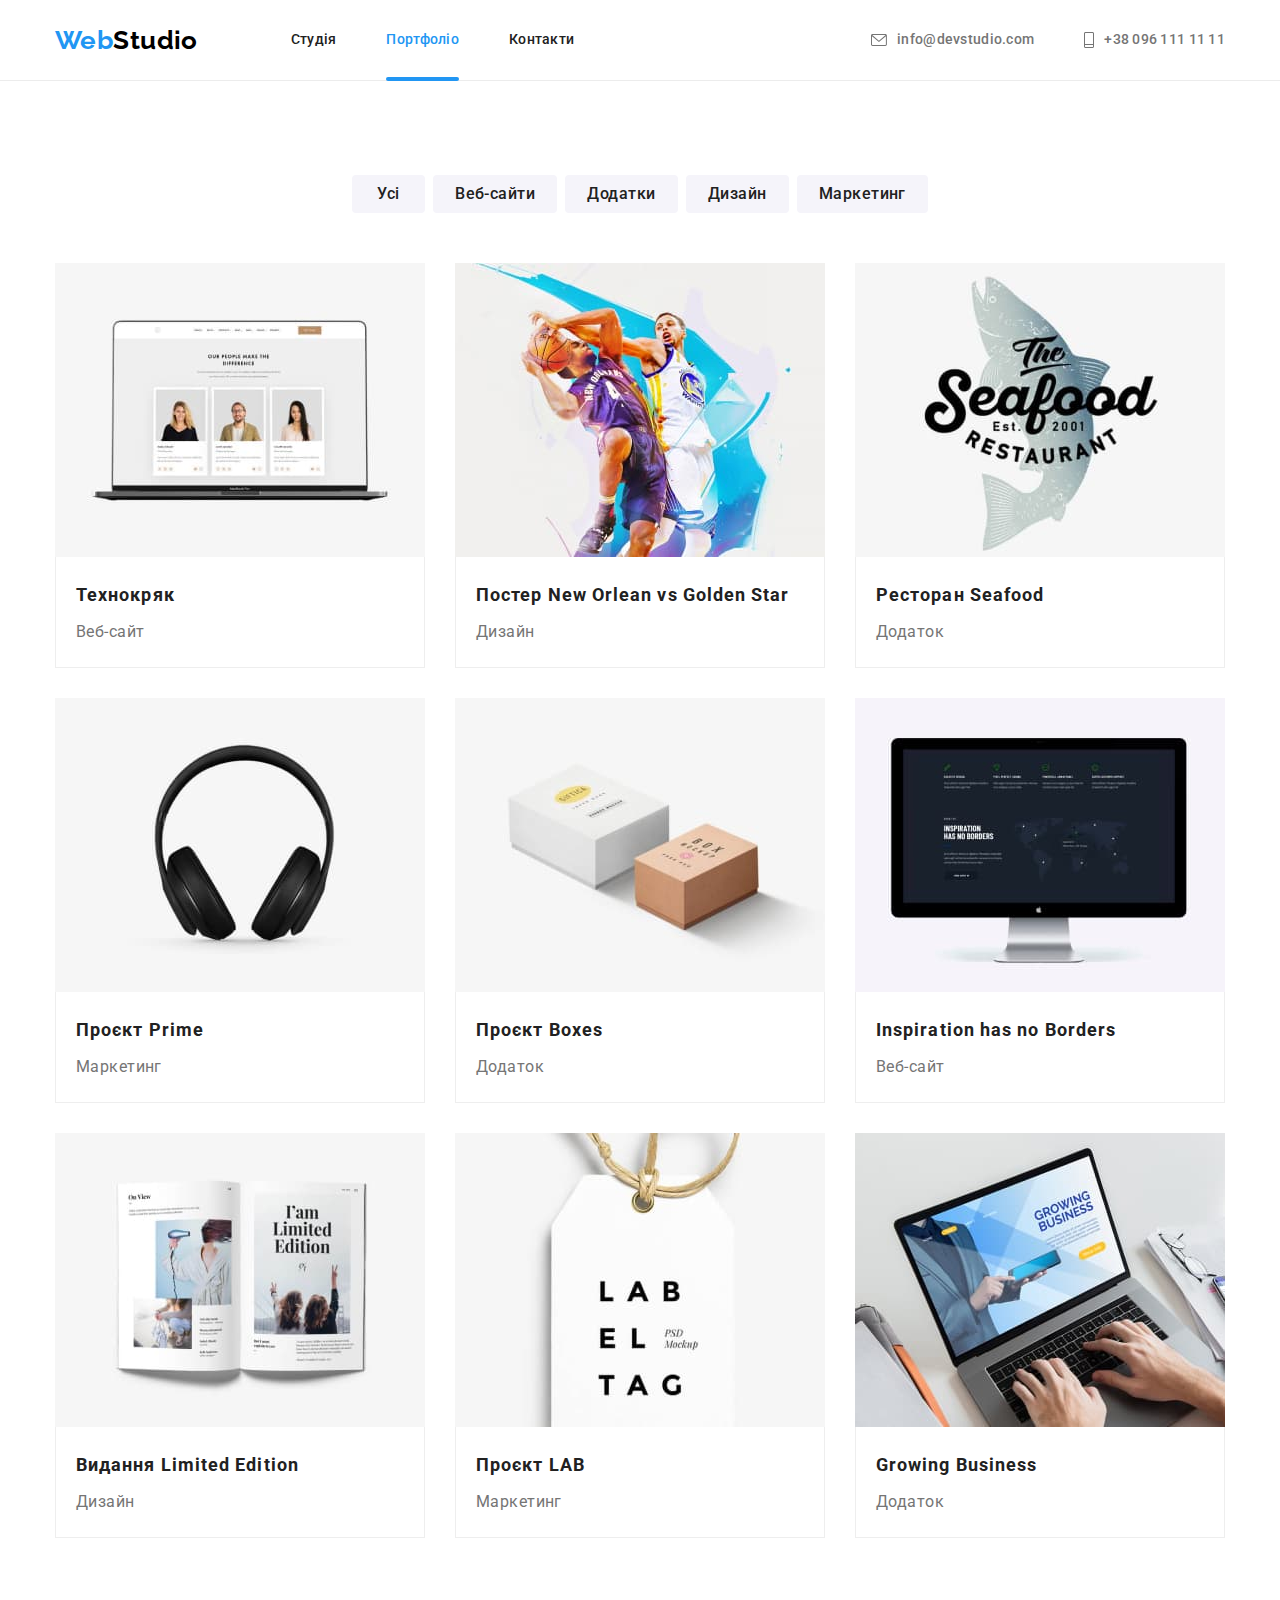
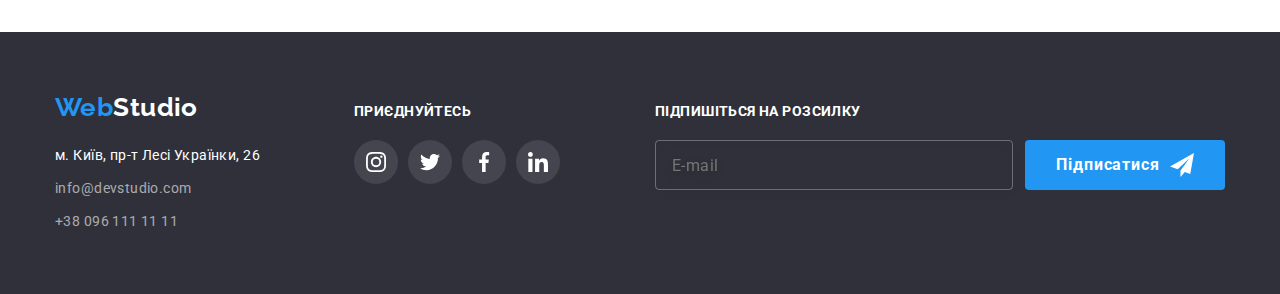
==== portfolio.html @ 2dd7eaee "Клоновано репрозіторій з ДЗ №7" ====
<!DOCTYPE html>
<html lang="uk">
<head>
    <meta charset="UTF-8">
    <meta http-equiv="X-UA-Compatible" content="IE=edge">
    <meta name="viewport" content="width=device-width, initial-scale=1.0">
    <title>Портфоліо</title>
    <link rel="stylesheet" href="./css/main.min.css">
</head>
<body>
    <header class="header">
        <div class="header__container container">
            <nav class="header__nav">
                <div class="nav__container">
                    <a class="header__logo" href="./index.html">Web<span class="header__logo-accent">Studio</span></a>
                    <nav class="nav">
                        <ul class="nav__links list">
                            <li class="item"><a href="./index.html" class="link">Студія</a></li>
                            <li class="item"><a href="./portfolio.html" class="link current">Портфоліо</a></li>
                            <li class="item"><a href="" class="link">Контакти</a></li>
                        </ul>
                    </nav>
                </div>
            </nav>
            <div class="header__cont">
                <a class="cont__link cont__item" href="mailto:info@devstudio.com">
                    <svg class="cont__icon" width="16" height="12">
                        <use href="./images/symbol-defs.svg#contact-mail"></use>
                    </svg>info@devstudio.com
                </a>
                <a class="cont__link" href="tel:+380961111111">
                    <svg class="cont__icon" width="10" height="16">
                        <use href="./images/symbol-defs.svg#contact-phone"></use>
                    </svg>+38 096 111 11 11
                </a>
            </div>
        </div>
    </header>
    <main>
        <section class="section portfolio">
            <div class="container">
                <!-- <h1 class="">Заголовок порфоліо</h1> -->
                <ul class="list portfolio-btn-cont">
                    <li class="portfolio-nav">
                        <button  class="btn-gray" type="button">Усі</button>
                    </li>
                    <li class="portfolio-nav">
                        <button  class="btn-gray" type="button">Веб-сайти</button>
                    </li>
                    <li class="portfolio-nav">
                        <button  class="btn-gray" type="button">Додатки</button>
                    </li>
                    <li class="portfolio-nav">
                        <button  class="btn-gray" type="button">Дизайн</button>
                    </li>
                    <li class="portfolio-nav">
                        <button  class="btn-gray" type="button">Маркетинг</button>
                    </li>
                </ul>
                <ul class="list portfolio-section">
                    <li class="portfolio-list">
                        <div class="portfolio-ovelay">
                            <img class="img" src="./images/portfolio/portfolio1.jpg" alt="portfolio1" width="370">
                            <p class="portfolio-ovelay-text">Ресурс пропонує комплексні пропозиції з різним рівнем функціоналу та сервісів. Все це дозволить відвідувачу отримати вичерпні відомості про компанію чи приватну особу.</p>
                        </div>
                        <div class="portfolio-dsr">
                            <h2 class="portfolio-list-title">Технокряк</h2>
                            <p class="portfolio-list-text">Веб-сайт</p>
                        </div>
                    </li>
                    <li  class="portfolio-list">
                        <div class="portfolio-ovelay">
                            <img class="img" src="./images/portfolio/portfolio2.jpg" alt="portfolio2" width="370">
                            <p class="portfolio-ovelay-text">Ресурс пропонує комплексні пропозиції з різним рівнем функціоналу та сервісів. Все це дозволить відвідувачу отримати вичерпні відомості про компанію чи приватну особу.</p>
                        </div>
                        <div class="portfolio-dsr">
                            <h2 class="portfolio-list-title">Постер New Orlean vs Golden Star</h2>
                            <p class="portfolio-list-text">Дизайн</p>
                        </div>
                    </li>
                    <li  class="portfolio-list">
                        <div class="portfolio-ovelay">
                            <img class="img" src="./images/portfolio/portfolio3.jpg" alt="portfolio3" width="370">
                            <p class="portfolio-ovelay-text">Ресурс пропонує комплексні пропозиції з різним рівнем функціоналу та сервісів. Все це дозволить відвідувачу отримати вичерпні відомості про компанію чи приватну особу.</p>
                        </div>
                        <div class="portfolio-dsr">
                            <h2 class="portfolio-list-title">Ресторан Seafood</h2>
                            <p class="portfolio-list-text">Додаток</p>
                        </div>
                    </li>
                    <li  class="portfolio-list">
                        <div class="portfolio-ovelay">
                            <img class="img" src="./images/portfolio/portfolio4.jpg" alt="portfolio4" width="370">
                            <p class="portfolio-ovelay-text">Ресурс пропонує комплексні пропозиції з різним рівнем функціоналу та сервісів. Все це дозволить відвідувачу отримати вичерпні відомості про компанію чи приватну особу.</p>
                        </div>
                        <div class="portfolio-dsr">
                            <h2 class="portfolio-list-title">Проєкт Prime</h2>
                            <p class="portfolio-list-text">Маркетинг</p>
                        </div>
                    </li>
                    <li  class="portfolio-list">
                        <div class="portfolio-ovelay">
                            <img class="img" src="./images/portfolio/portfolio5.jpg" alt="portfolio5" width="370">
                            <p class="portfolio-ovelay-text">Ресурс пропонує комплексні пропозиції з різним рівнем функціоналу та сервісів. Все це дозволить відвідувачу отримати вичерпні відомості про компанію чи приватну особу.</p>
                        </div>
                        <div class="portfolio-dsr">
                            <h2 class="portfolio-list-title">Проєкт Boxes</h2>
                            <p class="portfolio-list-text">Додаток</p>
                        </div>
                    </li>
                    <li  class="portfolio-list">
                        <div class="portfolio-ovelay">
                            <img class="img" src="./images/portfolio/portfolio6.jpg" alt="portfolio6" width="370">
                            <p class="portfolio-ovelay-text">Ресурс пропонує комплексні пропозиції з різним рівнем функціоналу та сервісів. Все це дозволить відвідувачу отримати вичерпні відомості про компанію чи приватну особу.</p>
                        </div>
                        <div class="portfolio-dsr">
                            <h2 class="portfolio-list-title">Inspiration has no Borders</h2>
                            <p class="portfolio-list-text">Веб-сайт</p>
                        </div>
                    </li>
                    <li  class="portfolio-list">
                        <div class="portfolio-ovelay">
                            <img class="img" src="./images/portfolio/portfolio7.jpg" alt="portfolio7" width="370">
                            <p class="portfolio-ovelay-text">Ресурс пропонує комплексні пропозиції з різним рівнем функціоналу та сервісів. Все це дозволить відвідувачу отримати вичерпні відомості про компанію чи приватну особу.</p>
                        </div>
                        <div class="portfolio-dsr">
                            <h2 class="portfolio-list-title">Видання Limited Edition</h2>
                            <p class="portfolio-list-text">Дизайн</p>
                        </div>
                    </li>
                    <li  class="portfolio-list">
                        <div class="portfolio-ovelay">
                            <img class="img" src="./images/portfolio/portfolio8.jpg" alt="portfolio8" width="370">
                            <p class="portfolio-ovelay-text">Ресурс пропонує комплексні пропозиції з різним рівнем функціоналу та сервісів. Все це дозволить відвідувачу отримати вичерпні відомості про компанію чи приватну особу.</p>
                        </div>
                        <div class="portfolio-dsr">
                            <h2 class="portfolio-list-title">Проєкт LAB</h2>
                            <p class="portfolio-list-text">Маркетинг</p>
                        </div>
                    </li>
                    <li  class="portfolio-list">
                        <div class="portfolio-ovelay">
                            <img class="img" src="./images/portfolio/portfolio9.jpg" alt="portfolio9" width="370">
                            <p class="portfolio-ovelay-text">Ресурс пропонує комплексні пропозиції з різним рівнем функціоналу та сервісів. Все це дозволить відвідувачу отримати вичерпні відомості про компанію чи приватну особу.</p>
                        </div>
                        <div class="portfolio-dsr">
                            <h2 class="portfolio-list-title">Growing Business</h2>
                            <p class="portfolio-list-text">Додаток</p>
                        </div>
                    </li>
                </ul>
            </div>
        </section>
    </main>
    <footer class="head-footer">
        <div class="container footer">
            <div>
                <a class="logo-footer" href="./index.html">Web<span class="logo-accent-footer">Studio</span></a>
                <ul class="list">
                    <li class="footer-adress-cont">
                        <a class="footer-adress" href="https://goo.gl/maps/aK3BdBVCncxGQwm48" target="_blank" rel="noopener noreferrer">м. Київ, пр-т Лесі Українки, 26</a>
                    </li>
                    <li class="footer-contact-cont">
                        <a class="footer-contact" href="mailto:info@devstudio.com">info@devstudio.com</a>
                    </li>
                    <li class="footer-contact-cont">
                        <a class="footer-contact" href="tel:+380961111111">+38 096 111 11 11</a>
                    </li>
                </ul>
            </div>
            <div class="connect">
                <h3 class="title-connect">ПРИЄДНУЙТЕСЬ</h3>
                <ul class="list connect-logo">
                    <li class="sn-button">
                        <a class="sn-link" href="./" aria-label="instagram" target="_blank" rel="noffolow">
                            <svg class="sn-logo" width="20" height="20">
                                <use href="./images/symbol-defs.svg#sn-instagram" target="_blank" rel="noffolow"></use>
                            </svg>
                        </a>
                    </li>
                    <li class="sn-button">
                        <a class="sn-link" href="./" aria-label="twitter" target="_blank" rel="noffolow">
                            <svg class="sn-logo" width="20" height="20">
                                <use href="./images/symbol-defs.svg#sn-twitter" target="_blank" rel="noffolow"></use>
                            </svg>
                        </a>
                    </li>
                    <li class="sn-button">
                        <a class="sn-link" href="./" aria-label="facebook" target="_blank" rel="noffolow">
                            <svg class="sn-logo" width="20" height="20">
                                <use href="./images/symbol-defs.svg#sn-facebook" target="_blank" rel="noffolow"></use>
                            </svg>
                        </a>
                    </li>
                    <li class="sn-button">
                        <a class="sn-link" href="./" aria-label="linkedin" target="_blank" rel="noffolow">
                            <svg class="sn-logo" width="20" height="20">
                                <use href="./images/symbol-defs.svg#sn-linkedin" target="_blank" rel="noffolow"></use>
                            </svg>
                        </a>
                    </li>
                </ul>
            </div>

            <!-- ДЗ 6 -->
            <!-- Форма підписки на розсилку -->
            <form class="footer-subscribe">
                <div class="footer-subscribe-conrainer">
                    <div class="footer-subscribe-label">
                        <label class="title-subscribe" for="email">Підпишіться на розсилку</label>
                        <input class="imput-email" name="email" type="email" id="email" placeholder="E-mail">
                    </div>
                    <button type="submit" class="footer-btn">Підписатися
                        <svg class="footer-send" width="24" height="24">
                            <use href="./images/sptite3.svg#footer-send"></use>
                        </svg>
                    </button>
                </div>
            </form>
            <!-- Кінець форми підписки на розсилку -->
            <!-- ДЗ 6 -->

        </div>
    </footer>
</body>
</html>
---- css/main.min.css ----
@import"https://fonts.googleapis.com/css2?family=Raleway:wght@700&family=Roboto:wght@400;500;700;900&display=swap";/*! modern-normalize v1.1.0 | MIT License | https://github.com/sindresorhus/modern-normalize */*,::before,::after{box-sizing:border-box}html{-moz-tab-size:4;-o-tab-size:4;tab-size:4}html{line-height:1.15;-webkit-text-size-adjust:100%}body{margin:0}body{font-family:system-ui,-apple-system,"Segoe UI",Roboto,Helvetica,Arial,sans-serif,"Apple Color Emoji","Segoe UI Emoji"}hr{height:0;color:inherit}abbr[title]{-webkit-text-decoration:underline dotted;text-decoration:underline dotted}b,strong{font-weight:bolder}code,kbd,samp,pre{font-family:ui-monospace,SFMono-Regular,Consolas,"Liberation Mono",Menlo,monospace;font-size:1em}small{font-size:80%}sub,sup{font-size:75%;line-height:0;position:relative;vertical-align:baseline}sub{bottom:-0.25em}sup{top:-0.5em}table{text-indent:0;border-color:inherit}button,input,optgroup,select,textarea{font-family:inherit;font-size:100%;line-height:1.15;margin:0}button,select{text-transform:none}button,[type=button],[type=reset],[type=submit]{-webkit-appearance:button}::-moz-focus-inner{border-style:none;padding:0}:-moz-focusring{outline:1px dotted ButtonText}:-moz-ui-invalid{box-shadow:none}legend{padding:0}progress{vertical-align:baseline}::-webkit-inner-spin-button,::-webkit-outer-spin-button{height:auto}[type=search]{-webkit-appearance:textfield;outline-offset:-2px}::-webkit-search-decoration{-webkit-appearance:none}::-webkit-file-upload-button{-webkit-appearance:button;font:inherit}summary{display:list-item}html{box-sizing:border-box}*,*::before,*::after{box-sizing:inherit}h1,h2,h3,h4,h5,h6,p,ul{margin:0;padding:0}img{display:block}body{background-color:var(--primary-bgr-color);font-family:"Roboto",sans-serif;font-weight:400;font-size:14px;line-height:1.71;letter-spacing:.03em;color:var(--primary-text-colour)}.list{list-style:none;padding:0;margin:0}:root{--primary-text-colour: #757575;--title-text-colour: #212121;--logo-text-color: #000000;--accent-text-color: #2196F3;--hero-text-color: #FFFFFF;--primary-bgr-color: #ffffff;--secondary-bgr-color: #F5F4FA;--footer-brt-color: #2F303A}.section{padding:94px 0}.container{width:1200px;padding-left:15px;padding-right:15px;margin:0 auto}.section-title{font-weight:700;font-size:36px;line-height:1.17;color:var(--title-text-colour);text-align:center;margin-bottom:50px}.header{border-bottom:1px solid #ececec}.header__container{display:flex;justify-content:space-between}.header__nav{display:flex;align-items:center;justify-content:space-between}.nav__container{display:flex;align-items:center}.header__logo{text-decoration:none;font-family:"Raleway";font-weight:700;font-size:26px;line-height:1.19;color:var(--accent-text-color);margin-right:93px}.header__logo-accent{color:var(--logo-text-color)}.header__cont{display:flex;align-items:center}.nav__links{display:flex}.nav__links .item:not(:last-child){margin-right:50px}.nav .link{display:block;padding-top:32px;padding-bottom:32px;text-decoration:none;color:var(--title-text-colour);font-weight:500;font-size:14px;line-height:1.14;letter-spacing:.02em;transition:color 250ms cubic-bezier(0.4, 0, 0.2, 1)}.nav .link:focus,.nav .link:hover{color:var(--accent-text-color)}.nav .current{color:var(--accent-text-color);position:relative}.nav .current::after{content:"";position:absolute;left:0;bottom:0;display:block;width:100%;height:4px;background-color:var(--accent-text-color);border-radius:2px;bottom:-1px}.cont__link{display:flex;align-items:center;text-decoration:none;color:var(--primary-text-colour);font-weight:500;font-size:14px;line-height:1.14;letter-spacing:.02em;transition:color 250ms cubic-bezier(0.4, 0, 0.2, 1)}.cont__link:focus,.cont__link:hover{color:var(--accent-text-color)}.header__cont .cont__link:not(:last-child){margin-right:50px}.cont__icon{margin-right:10px;fill:currentColor}.hero{background-color:var(--footer-brt-color);padding:200px 0}.hero__overlay{max-width:1600px;height:600px;margin-left:auto;margin-right:auto;background-image:linear-gradient(to right, rgba(47, 48, 58, 0.4), rgba(47, 48, 58, 0.4)),url(../images/hero-img.jpg);background-repeat:no-repeat;background-position:center;background-size:cover}.hero__title{font-weight:900;font-size:44px;line-height:1.36;text-align:center;letter-spacing:.06em;text-transform:uppercase;color:var(--hero-text-color);margin-bottom:30px}.hero__btn{display:flex;justify-content:center}.btn__item{display:inline-block;border-radius:4px;padding:10px 32px;min-width:216px;color:var(--hero-text-color);background-color:var(--accent-text-color);box-shadow:0px 4px 4px rgba(0,0,0,.15);border:rgba(0,0,0,0);font-weight:700;font-size:16px;line-height:1.88;letter-spacing:.06em;text-align:center;transition:background-color 250ms cubic-bezier(0.4, 0, 0.2, 1),color 250ms cubic-bezier(0.4, 0, 0.2, 1)}.btn__item:focus,.btn__item:hover,.btn__item:active{color:var(--accent-text-color);background-color:var(--secondary-bgr-color);cursor:pointer}.backdrop{position:fixed;top:0;left:0;width:100%;height:100%;opacity:1;background-color:rgba(0,0,0,.2)}.is-hidden{visibility:hidden;opacity:0;pointer-events:none}.modal{position:absolute;top:50%;left:50%;transform:translate(-50%, -50%) scale(1);min-width:530px;min-height:580px;background-color:var(--primary-bgr-color);border-radius:4px;box-shadow:0px 1px 3px rgba(0,0,0,.12),0px 1px 1px rgba(0,0,0,.14),0px 2px 1px rgba(0,0,0,.2);transition:transform 250ms cubic-bezier(0.4, 0, 0.2, 1);padding:40px}.backdrop.is-hidden .modal{transform:translate(-50%, -50%) scale(0)}.close-btn{position:absolute;top:8px;right:8px;display:flex;align-items:center;justify-content:center;width:30px;height:30px;border:1px solid rgba(0,0,0,.1);border-radius:50%;background-color:rgba(0,0,0,0);cursor:pointer}.svg-close-btn{width:18px;height:18px;fill:var(--logo-text-color);background-color:var(--primary-bgr-color);transition:fill 250ms cubic-bezier(0.4, 0, 0.2, 1)}.svg-close-btn:focus,.svg-close-btn:hover{fill:var(--accent-text-color)}.modal-form-title{font-weight:700;font-size:20px;line-height:1.15;text-align:center;letter-spacing:.03em;color:var(--title-text-colour);margin-bottom:12px}.modal-main-form{display:flex;flex-direction:column;align-items:center}.input-area{display:flex;flex-direction:column;position:relative;width:448px;margin-bottom:10px}.form-label{display:block;font-weight:400;font-size:12px;line-height:1.15;letter-spacing:.01em;color:var(--primary-text-colour)}.form-input{width:100%;height:40px;border:1px solid rgba(33,33,33,.2);border-radius:4px;margin-top:4px;outline:none;padding-left:42px;cursor:pointer;transition:border-color 250ms cubic-bezier(0.4, 0, 0.2, 1)}.form-input:focus{border-color:var(--accent-text-color)}.modal-icon{position:absolute;left:12px;transform:translateY(15px);width:18px;height:18px;fill:var(--title-text-colour);cursor:pointer;transition:fill 250ms cubic-bezier(0.4, 0, 0.2, 1)}.form-input:focus+.modal-icon{fill:var(--accent-text-color)}.form-text-area{resize:none;width:448px;height:120px;padding:12px 16px;margin-top:4px;border:1px solid rgba(33,33,33,.2);border-radius:4px;outline:none;cursor:pointer;transition:border-color 250ms cubic-bezier(0.4, 0, 0.2, 1)}.form-text-area:focus{border-color:var(--accent-text-color)}.form-text-area::-moz-placeholder{font-weight:400;font-size:12px;line-height:1.17;letter-spacing:.01em;color:rgba(117,117,117,.5);-moz-transition:color 250ms cubic-bezier(0.4, 0, 0.2, 1);transition:color 250ms cubic-bezier(0.4, 0, 0.2, 1)}.form-text-area:-ms-input-placeholder{font-weight:400;font-size:12px;line-height:1.17;letter-spacing:.01em;color:rgba(117,117,117,.5);-ms-transition:color 250ms cubic-bezier(0.4, 0, 0.2, 1);transition:color 250ms cubic-bezier(0.4, 0, 0.2, 1)}.form-text-area::placeholder{font-weight:400;font-size:12px;line-height:1.17;letter-spacing:.01em;color:rgba(117,117,117,.5);transition:color 250ms cubic-bezier(0.4, 0, 0.2, 1)}.form-text-area:focus::-moz-placeholder{color:var(--accent-text-color)}.form-text-area:focus:-ms-input-placeholder{color:var(--accent-text-color)}.form-text-area:focus::placeholder{color:var(--accent-text-color)}.accept{margin-top:20px;margin-bottom:30px}.privacy{line-height:1.71}.privacy-input{position:absolute;width:1px;height:1px;margin:-1px;bottom:0;padding:0;clip:rect(0 0 0 0);overflow:hidden}.privacy-wrapp{width:16px;height:15px;margin-right:4px}.modal-check{fill:rgba(0,0,0,0);border:2px solid var(--title-text-colour);border-radius:2px;margin-right:8px;vertical-align:middle}.privacy-input:checked+.privacy .modal-check{border:none;fill:var(--accent-text-color)}.form-link{color:var(--accent-text-color)}.benefits{padding-bottom:0}.benefits__list{display:flex;grid-gap:30px}.benefit__item{width:270px}.benefit__icon{display:block;padding:25px 100px;margin-bottom:30px;background:#f5f4fa;border-radius:4px;fill:currentColor}.benefit__title{font-weight:700;font-size:14px;line-height:1.14;color:var(--title-text-colour);text-transform:uppercase;margin-bottom:10px}.functions-list{display:flex;grid-gap:30px}.function__item{position:relative}.function__descr{font-weight:700;line-height:1.14;text-transform:uppercase;color:var(--hero-text-color);background-color:rgba(47,48,58,.8);position:absolute;bottom:0;width:100%;display:block;text-align:center;padding-top:27px;padding-bottom:27px}.team{background-color:var(--secondary-bgr-color)}.team-list{display:flex;grid-gap:30px}.team-card{background:var(--primary-bgr-color);box-shadow:0px 1px 3px rgba(0,0,0,.12),0px 1px 1px rgba(0,0,0,.14),0px 2px 1px rgba(0,0,0,.2);border-radius:0px 0px 4px 4px}.team-member{padding:30px 32px}.team-name{font-weight:500;font-size:16px;text-align:center;color:var(--title-text-colour)}.team-role{font-weight:400;font-size:16px;text-align:center;letter-spacing:.03em;margin-bottom:16px}.connect-team-logo{display:flex;justify-content:space-between}.sn-team-button{width:44px;height:44px;border-radius:50%}.connect-tam-logo .sn-team-button:not(:last-child){margin-right:10px}.sn-team-link{display:flex;align-items:center;justify-content:center;width:44px;height:44px;border-radius:50%;fill:#afb1b8;background-color:rgba(0,0,0,0);transition:background-color 250ms cubic-bezier(0.4, 0, 0.2, 1),fill 250ms cubic-bezier(0.4, 0, 0.2, 1)}.sn-team-link:hover,.sn-team-link:focus{background-color:var(--accent-text-color);fill:var(--hero-text-color);cursor:pointer}.client-list{display:flex;grid-gap:30px}.client-button{width:170px;height:92px;border:1px solid #afb1b8;fill:#afb1b8;border-radius:4px;display:flex;justify-content:center;align-items:center;transition:border 250ms cubic-bezier(0.4, 0, 0.2, 1),fill 250ms cubic-bezier(0.4, 0, 0.2, 1)}.client-button:focus,.client-button:hover{border:1px solid var(--accent-text-color);fill:var(--accent-text-color);cursor:pointer}.portfolio-btn-cont{display:flex;justify-content:center;margin-bottom:50px}.portfolio-nav{display:inline-flex;margin-right:8px}.portfolio-btn-cont .portfolio-nav:last-child{margin-right:0px}.btn-gray{border-radius:4px;padding:6px 22px;min-width:73px;color:var(--title-text-colour);background-color:var(--secondary-bgr-color);border:rgba(0,0,0,0);font-weight:500;font-size:16px;line-height:1.62;text-align:center;letter-spacing:.03em;transition:background-color 250ms cubic-bezier(0.4, 0, 0.2, 1),color 250ms cubic-bezier(0.4, 0, 0.2, 1)}.btn-gray:hover,.btn-gray:focus{color:var(--hero-text-color);background-color:var(--accent-text-color);box-shadow:0px 3px 1px rgba(0,0,0,.1),0px 1px 2px rgba(0,0,0,.08),0px 2px 2px rgba(0,0,0,.12);cursor:pointer;transition:box-shadow 250ms cubic-bezier(0.4, 0, 0.2, 1)}.portfolio-section{display:flex;flex-wrap:wrap;gap:30px 30px}.portfolio-list{background-color:var(--hero-text-color);box-shadow:rgba(0,0,0,0);transition:background-color 250ms cubic-bezier(0.4, 0, 0.2, 1),box-shadow 250ms cubic-bezier(0.4, 0, 0.2, 1)}.portfolio-list:hover,.portfolio-list:focus{box-shadow:0px 1px 1px rgba(0,0,0,.12),0px 4px 4px rgba(0,0,0,.06),1px 4px 6px rgba(0,0,0,.16)}.portfolio-ovelay{position:relative;overflow:hidden}.portfolio-ovelay-text{display:block;position:absolute;transform:translateY(100%);top:0;left:0;width:100%;height:100%;padding-top:63px;padding-left:24px;padding-right:24px;font-size:18px;line-height:1.6;color:var(--hero-text-color);background-color:rgba(33,150,243,.9);transition:transform 250ms cubic-bezier(0.4, 0, 0.2, 1)}.portfolio-list:hover .portfolio-ovelay-text,.portfolio-list:focus .portfolio-ovelay-text{transform:translateY(0%)}.img{vertical-align:bottom}.portfolio-dsr{border:1px solid #eee;border-top:rgba(0,0,0,0);padding:20px}.portfolio-section .portfolio-list:nth-child(3n){margin-right:0}.portfolio-section .portfolio-list:nth-child(n+7){margin-bottom:0}.portfolio-list-title{font-weight:700;font-size:18px;line-height:2;letter-spacing:.06em;color:var(--title-text-colour);margin-bottom:4px}.portfolio-list-text{font-size:16px;line-height:1.88}.head-footer{background-color:var(--footer-brt-color);padding:60px 0}.footer{display:flex}.logo-footer{text-decoration:none;font-family:"Raleway";font-weight:700;font-size:26px;line-height:1.19;color:var(--accent-text-color)}.logo-accent{color:var(--logo-text-color)}.logo-accent-footer{color:var(--hero-text-color)}.footer-adress-cont{margin-top:20px}.footer-adress{text-decoration:none;font-style:normal;font-weight:400;font-size:14px;line-height:1.71;color:var(--hero-text-color);transition:color 250ms cubic-bezier(0.4, 0, 0.2, 1)}.footer-adress:focus,.footer-adress:hover{color:var(--accent-text-color);cursor:pointer}.footer-contact-cont{margin-top:9px}.footer-contact{text-decoration:none;font-style:normal;font-weight:400;font-size:14px;line-height:1.71;color:rgba(255,255,255,.6);transition:color 250ms cubic-bezier(0.4, 0, 0.2, 1)}.footer-contact:focus,.footer-contact:hover{color:var(--hero-text-color);cursor:pointer}.connect{margin-top:12px;margin-left:94px}.title-connect{font-size:14px;line-height:1.14;letter-spacing:.03em;color:var(--hero-text-color);margin-bottom:20px}.connect-logo{display:flex}.sn-button{width:44px;height:44px;border-radius:50%}.connect-logo .sn-button:not(:last-child){margin-right:10px}.sn-link{display:flex;align-items:center;justify-content:center;width:44px;height:44px;border-radius:50%;background-color:rgba(255,255,255,.1);fill:var(--hero-text-color);transition:background-color 250ms cubic-bezier(0.4, 0, 0.2, 1),fill 250ms cubic-bezier(0.4, 0, 0.2, 1)}.sn-link:focus,.sn-link:hover{background-color:var(--accent-text-color);cursor:pointer}.footer-subscribe{margin-left:auto}.footer-subscribe-conrainer{display:flex;align-items:end}.footer-subscribe-label{display:flex;flex-direction:column}.title-subscribe{display:block;margin-top:12px;margin-bottom:20px;font-weight:700;font-size:14px;line-height:1.14;letter-spacing:.03em;text-transform:uppercase;color:var(--hero-text-color)}.imput-email{width:358px;height:50px;padding-left:16px;border:1px solid rgba(255,255,255,.3);filter:drop-shadow(0px 4px 4px rgba(0, 0, 0, 0.15));border-radius:4px;background-color:rgba(0,0,0,0);font-weight:400;font-size:16px;line-height:1.25;letter-spacing:.03em;color:rgba(255,255,255,.6)}.footer-btn{display:flex;justify-content:center;align-items:center;gap:10px;width:200px;height:50px;margin-left:12px;font-weight:700;font-size:16px;line-height:1.88;letter-spacing:.06em;color:var(--hero-text-color);background-color:var(--accent-text-color);border:none;border-radius:4px;cursor:pointer;fill:var(--hero-text-color);transition:background-color 500ms cubic-bezier(0.4, 0, 0.2, 1),color 500ms cubic-bezier(0.4, 0, 0.2, 1),fill 500ms cubic-bezier(0.4, 0, 0.2, 1)}.footer-btn:focus,.footer-btn:hover{background-color:var(--secondary-bgr-color);fill:var(--accent-text-color);color:var(--accent-text-color)}/*# sourceMappingURL=main.min.css.map */
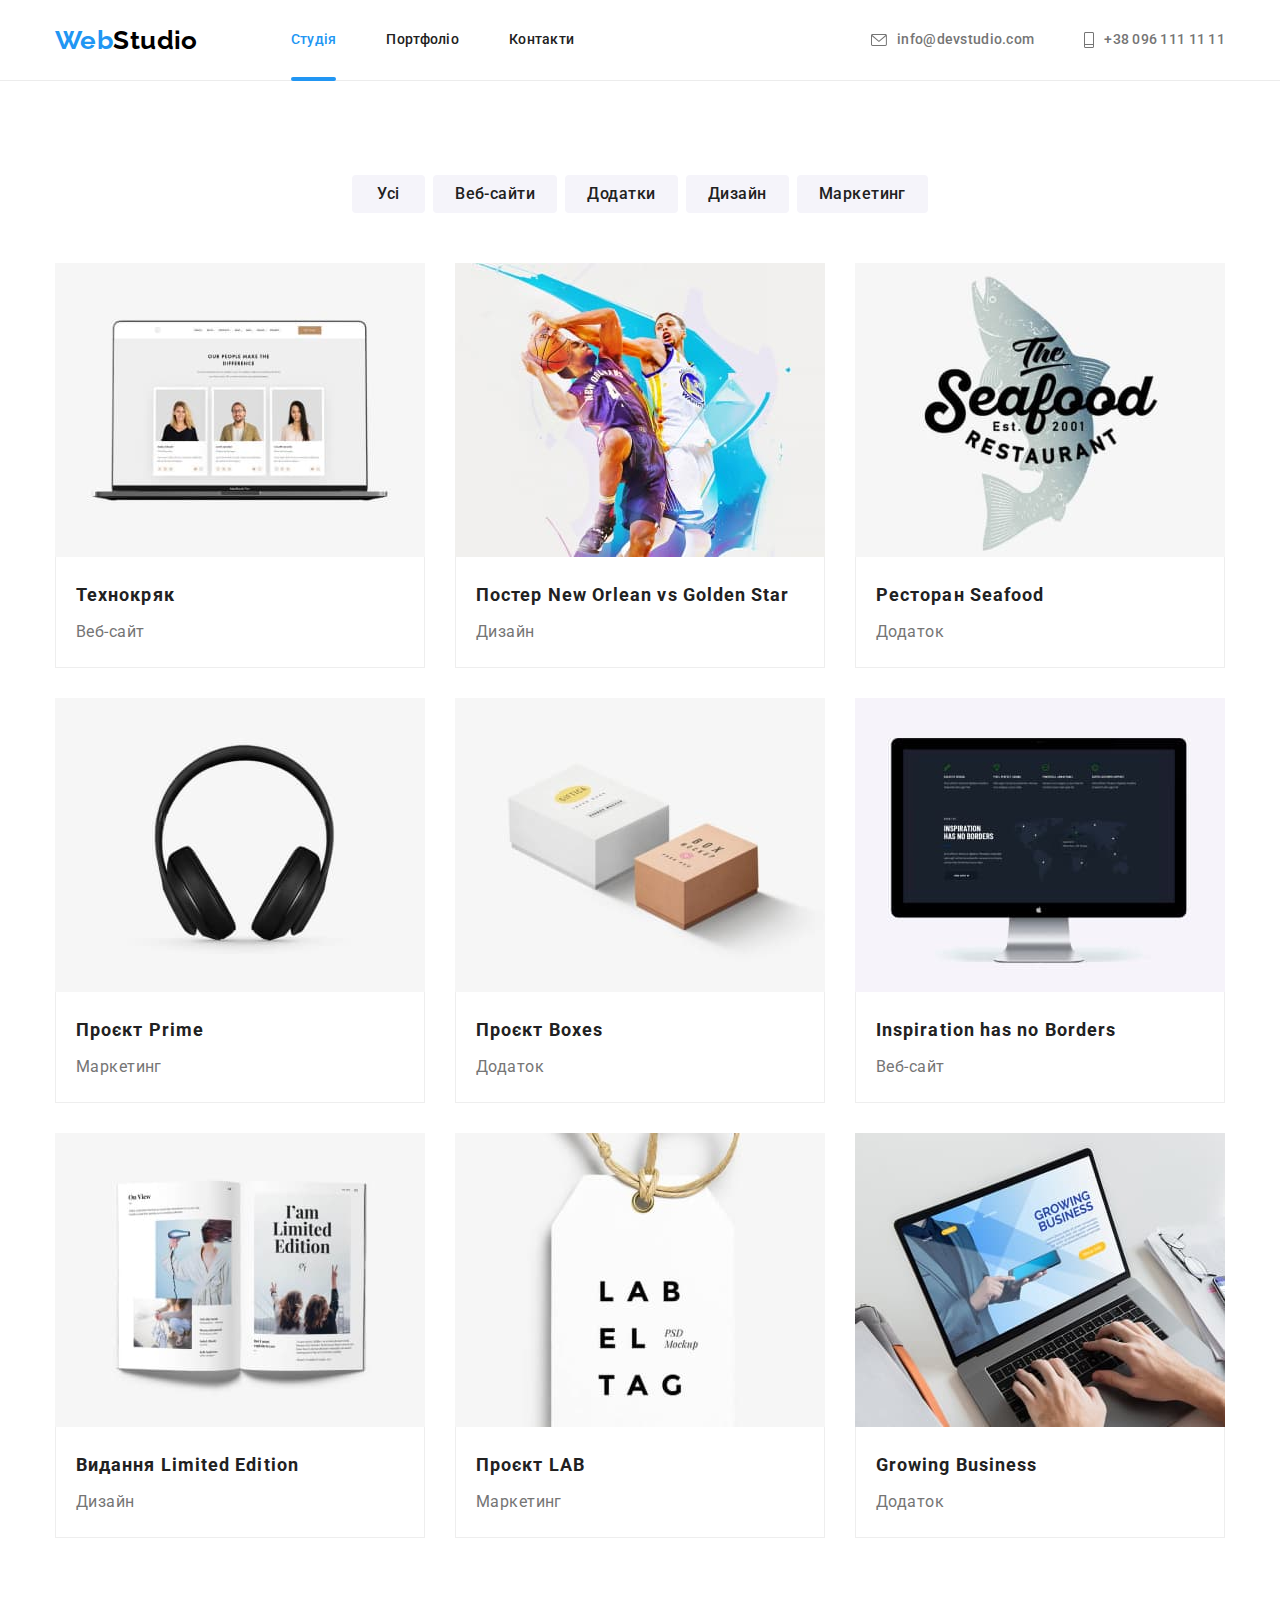
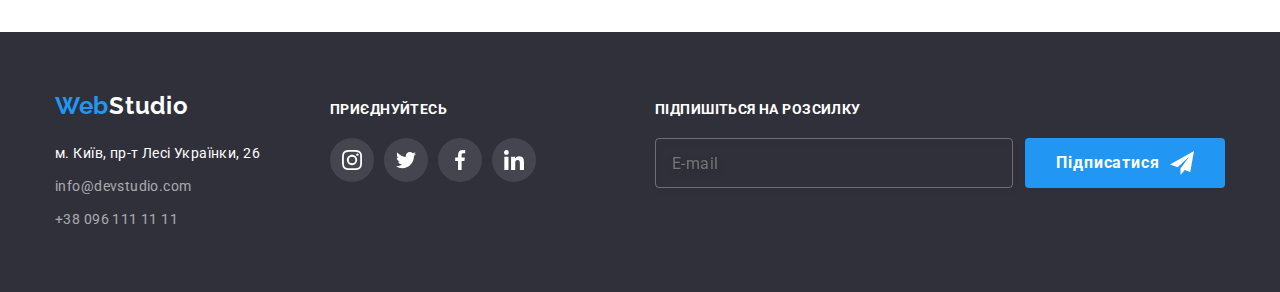
==== commit d595937d: "Виконано адаптацію зображень" ====
--- a/portfolio.html
+++ b/portfolio.html
@@ -9,33 +9,61 @@
 </head>
 <body>
     <header class="header">
-        <div class="header__container container">
-            <nav class="header__nav">
-                <div class="nav__container">
-                    <a class="header__logo" href="./index.html">Web<span class="header__logo-accent">Studio</span></a>
-                    <nav class="nav">
-                        <ul class="nav__links list">
-                            <li class="item"><a href="./index.html" class="link">Студія</a></li>
-                            <li class="item"><a href="./portfolio.html" class="link current">Портфоліо</a></li>
-                            <li class="item"><a href="" class="link">Контакти</a></li>
-                        </ul>
-                    </nav>
-                </div>
-            </nav>
-            <div class="header__cont">
-                <a class="cont__link cont__item" href="mailto:info@devstudio.com">
-                    <svg class="cont__icon" width="16" height="12">
-                        <use href="./images/symbol-defs.svg#contact-mail"></use>
-                    </svg>info@devstudio.com
-                </a>
-                <a class="cont__link" href="tel:+380961111111">
-                    <svg class="cont__icon" width="10" height="16">
-                        <use href="./images/symbol-defs.svg#contact-phone"></use>
-                    </svg>+38 096 111 11 11
-                </a>
-            </div>
+        <div class="container" id="mobile-menu">
+          <div class="header-mobile">
+            <a class="header__logo-mobile" href="./index.html"
+              >Web<span class="header__logo-accent">Studio</span></a
+            >
+            <button
+              class="mobile-header__button menu-toggle js-open-menu"
+              type="button"
+              aria-expanded="false"
+              aria-controls="mobile-menu"
+            >
+              <svg
+                class="icon-menu"
+                width="24"
+                height="24"
+                aria-label="Мобільне меню"
+              >
+                <use href="./images/sptite4-mobil.svg#mobil-btn-menu"></use>
+              </svg>
+            </button>
+          </div>
         </div>
-    </header>
+        <div class="header__container container flex__container">
+          <nav class="header__nav">
+            <div class="nav__container">
+              <a class="header__logo" href="./index.html"
+                >Web<span class="header__logo-accent">Studio</span></a
+              >
+              <nav class="nav">
+                <ul class="nav__links list">
+                  <li class="item">
+                    <a href="./index.html" class="link current">Студія</a>
+                  </li>
+                  <li class="item">
+                    <a href="./portfolio.html" class="link">Портфоліо</a>
+                  </li>
+                  <li class="item"><a href="" class="link">Контакти</a></li>
+                </ul>
+              </nav>
+            </div>
+          </nav>
+          <div class="header__cont">
+            <a class="cont__link" href="mailto:info@devstudio.com">
+              <svg class="cont__icon" width="16" height="12">
+                <use href="./images/symbol-defs.svg#contact-mail"></use></svg
+              >info@devstudio.com
+            </a>
+            <a class="cont__link" href="tel:+380961111111">
+              <svg class="cont__icon" width="10" height="16">
+                <use href="./images/symbol-defs.svg#contact-phone"></use></svg
+              >+38 096 111 11 11
+            </a>
+          </div>
+        </div>
+      </header>
     <main>
         <section class="section portfolio">
             <div class="container">
@@ -152,75 +180,134 @@
             </div>
         </section>
     </main>
-    <footer class="head-footer">
+    <footer class="head__footer">
         <div class="container footer">
-            <div>
-                <a class="logo-footer" href="./index.html">Web<span class="logo-accent-footer">Studio</span></a>
-                <ul class="list">
-                    <li class="footer-adress-cont">
-                        <a class="footer-adress" href="https://goo.gl/maps/aK3BdBVCncxGQwm48" target="_blank" rel="noopener noreferrer">м. Київ, пр-т Лесі Українки, 26</a>
-                    </li>
-                    <li class="footer-contact-cont">
-                        <a class="footer-contact" href="mailto:info@devstudio.com">info@devstudio.com</a>
-                    </li>
-                    <li class="footer-contact-cont">
-                        <a class="footer-contact" href="tel:+380961111111">+38 096 111 11 11</a>
-                    </li>
-                </ul>
+          <div class="tablet__container">
+            <div class="footer__adress">
+              <a class="logo__footer" href="./index.html"
+                >Web<span class="logo-accent-footer">Studio</span></a
+              >
+              <ul class="list footer__contacts">
+                <li class="footer-adress-cont">
+                  <a
+                    class="footer-adress"
+                    href="https://goo.gl/maps/aK3BdBVCncxGQwm48"
+                    target="blank"
+                    rel="noopener noreferrer"
+                    >м. Київ, пр-т Лесі Українки, 26</a
+                  >
+                </li>
+                <li class="footer-contact-cont">
+                  <a class="footer-contact" href="mailto:info@devstudio.com"
+                    >info@devstudio.com</a
+                  >
+                </li>
+                <li class="footer-contact-cont">
+                  <a class="footer-contact" href="tel:+380961111111"
+                    >+38 096 111 11 11</a
+                  >
+                </li>
+              </ul>
             </div>
             <div class="connect">
-                <h3 class="title-connect">ПРИЄДНУЙТЕСЬ</h3>
-                <ul class="list connect-logo">
-                    <li class="sn-button">
-                        <a class="sn-link" href="./" aria-label="instagram" target="_blank" rel="noffolow">
-                            <svg class="sn-logo" width="20" height="20">
-                                <use href="./images/symbol-defs.svg#sn-instagram" target="_blank" rel="noffolow"></use>
-                            </svg>
-                        </a>
-                    </li>
-                    <li class="sn-button">
-                        <a class="sn-link" href="./" aria-label="twitter" target="_blank" rel="noffolow">
-                            <svg class="sn-logo" width="20" height="20">
-                                <use href="./images/symbol-defs.svg#sn-twitter" target="_blank" rel="noffolow"></use>
-                            </svg>
-                        </a>
-                    </li>
-                    <li class="sn-button">
-                        <a class="sn-link" href="./" aria-label="facebook" target="_blank" rel="noffolow">
-                            <svg class="sn-logo" width="20" height="20">
-                                <use href="./images/symbol-defs.svg#sn-facebook" target="_blank" rel="noffolow"></use>
-                            </svg>
-                        </a>
-                    </li>
-                    <li class="sn-button">
-                        <a class="sn-link" href="./" aria-label="linkedin" target="_blank" rel="noffolow">
-                            <svg class="sn-logo" width="20" height="20">
-                                <use href="./images/symbol-defs.svg#sn-linkedin" target="_blank" rel="noffolow"></use>
-                            </svg>
-                        </a>
-                    </li>
-                </ul>
-            </div>
+              <h3 class="title__connect">ПРИЄДНУЙТЕСЬ</h3>
+              <ul class="list connect-logo">
+                <li class="sn-button">
+                  <a
+                    class="sn-link"
+                    href="./"
+                    aria-label="instagram"
+                    target="blank"
+                    rel="noffolow"
+                  >
+                    <svg class="sn-logo" width="20" height="20">
+                      <use
+                        href="./images/symbol-defs.svg#sn-instagram"
+                        target="blank"
+                        rel="noffolow"
+                      ></use>
+                    </svg>
+                  </a>
+                </li>
+                <li class="sn-button">
+                  <a
+                    class="sn-link"
+                    href="./"
+                    aria-label="twitter"
+                    target="blank"
+                    rel="noffolow"
+                  >
+                    <svg class="sn-logo" width="20" height="20">
+                      <use
+                        href="./images/symbol-defs.svg#sn-twitter"
+                        target="blank"
+                        rel="noffolow"
+                      ></use>
+                    </svg>
+                  </a>
+                </li>
+                <li class="sn-button">
+                  <a
+                    class="sn-link"
+                    href="./"
+                    aria-label="facebook"
+                    target="blank"
+                    rel="noffolow"
+                  >
+                    <svg class="sn-logo" width="20" height="20">
+                      <use
+                        href="./images/symbol-defs.svg#sn-facebook"
+                        target="blank"
+                        rel="noffolow"
+                      ></use>
+                    </svg>
+                  </a>
+                </li>
+                <li class="sn-button">
+                  <a
+                    class="sn-link"
+                    href="./"
+                    aria-label="linkedin"
+                    target="blank"
+                    rel="noffolow"
+                  >
+                    <svg class="sn-logo" width="20" height="20">
+                      <use
+                        href="./images/symbol-defs.svg#sn-linkedin"
+                        target="blank"
+                        rel="noffolow"
+                      ></use>
+                    </svg>
+                  </a>
+                </li>
+              </ul>
+            </div>
+          </div>
+  
+          <div class="footer-subscribe-conrainer">
+            <div class="footer-subscribe-label">
+              <label class="title-subscribe" for="email"
+                >Підпишіться на розсилку</label
+              >
+              <input
+                class="imput-email"
+                name="email"
+                type="email"
+                id="email"
+                placeholder="E-mail"
+              />
+            </div>
+            <button type="submit" class="footer-btn">
+              Підписатися
+              <svg class="footer-send" width="24" height="24">
+                <use href="./images/sptite3.svg#footer-send"></use>
+              </svg>
+            </button>
+          </div>
+        </div>
+      </footer>
 
-            <!-- ДЗ 6 -->
-            <!-- Форма підписки на розсилку -->
-            <form class="footer-subscribe">
-                <div class="footer-subscribe-conrainer">
-                    <div class="footer-subscribe-label">
-                        <label class="title-subscribe" for="email">Підпишіться на розсилку</label>
-                        <input class="imput-email" name="email" type="email" id="email" placeholder="E-mail">
-                    </div>
-                    <button type="submit" class="footer-btn">Підписатися
-                        <svg class="footer-send" width="24" height="24">
-                            <use href="./images/sptite3.svg#footer-send"></use>
-                        </svg>
-                    </button>
-                </div>
-            </form>
-            <!-- Кінець форми підписки на розсилку -->
-            <!-- ДЗ 6 -->
-
-        </div>
-    </footer>
+      <script src="./js/modal.js"></script>
+      <script src="./js/mobile-menu.js"></script>
 </body>
 </html>--- a/css/main.min.css
+++ b/css/main.min.css
@@ -1 +1 @@
-@import"https://fonts.googleapis.com/css2?family=Raleway:wght@700&family=Roboto:wght@400;500;700;900&display=swap";/*! modern-normalize v1.1.0 | MIT License | https://github.com/sindresorhus/modern-normalize */*,::before,::after{box-sizing:border-box}html{-moz-tab-size:4;-o-tab-size:4;tab-size:4}html{line-height:1.15;-webkit-text-size-adjust:100%}body{margin:0}body{font-family:system-ui,-apple-system,"Segoe UI",Roboto,Helvetica,Arial,sans-serif,"Apple Color Emoji","Segoe UI Emoji"}hr{height:0;color:inherit}abbr[title]{-webkit-text-decoration:underline dotted;text-decoration:underline dotted}b,strong{font-weight:bolder}code,kbd,samp,pre{font-family:ui-monospace,SFMono-Regular,Consolas,"Liberation Mono",Menlo,monospace;font-size:1em}small{font-size:80%}sub,sup{font-size:75%;line-height:0;position:relative;vertical-align:baseline}sub{bottom:-0.25em}sup{top:-0.5em}table{text-indent:0;border-color:inherit}button,input,optgroup,select,textarea{font-family:inherit;font-size:100%;line-height:1.15;margin:0}button,select{text-transform:none}button,[type=button],[type=reset],[type=submit]{-webkit-appearance:button}::-moz-focus-inner{border-style:none;padding:0}:-moz-focusring{outline:1px dotted ButtonText}:-moz-ui-invalid{box-shadow:none}legend{padding:0}progress{vertical-align:baseline}::-webkit-inner-spin-button,::-webkit-outer-spin-button{height:auto}[type=search]{-webkit-appearance:textfield;outline-offset:-2px}::-webkit-search-decoration{-webkit-appearance:none}::-webkit-file-upload-button{-webkit-appearance:button;font:inherit}summary{display:list-item}html{box-sizing:border-box}*,*::before,*::after{box-sizing:inherit}h1,h2,h3,h4,h5,h6,p,ul{margin:0;padding:0}img{display:block}body{background-color:var(--primary-bgr-color);font-family:"Roboto",sans-serif;font-weight:400;font-size:14px;line-height:1.71;letter-spacing:.03em;color:var(--primary-text-colour)}.list{list-style:none;padding:0;margin:0}:root{--primary-text-colour: #757575;--title-text-colour: #212121;--logo-text-color: #000000;--accent-text-color: #2196F3;--hero-text-color: #FFFFFF;--primary-bgr-color: #ffffff;--secondary-bgr-color: #F5F4FA;--footer-brt-color: #2F303A}.section{padding:94px 0}.container{width:1200px;padding-left:15px;padding-right:15px;margin:0 auto}.section-title{font-weight:700;font-size:36px;line-height:1.17;color:var(--title-text-colour);text-align:center;margin-bottom:50px}.header{border-bottom:1px solid #ececec}.header__container{display:flex;justify-content:space-between}.header__nav{display:flex;align-items:center;justify-content:space-between}.nav__container{display:flex;align-items:center}.header__logo{text-decoration:none;font-family:"Raleway";font-weight:700;font-size:26px;line-height:1.19;color:var(--accent-text-color);margin-right:93px}.header__logo-accent{color:var(--logo-text-color)}.header__cont{display:flex;align-items:center}.nav__links{display:flex}.nav__links .item:not(:last-child){margin-right:50px}.nav .link{display:block;padding-top:32px;padding-bottom:32px;text-decoration:none;color:var(--title-text-colour);font-weight:500;font-size:14px;line-height:1.14;letter-spacing:.02em;transition:color 250ms cubic-bezier(0.4, 0, 0.2, 1)}.nav .link:focus,.nav .link:hover{color:var(--accent-text-color)}.nav .current{color:var(--accent-text-color);position:relative}.nav .current::after{content:"";position:absolute;left:0;bottom:0;display:block;width:100%;height:4px;background-color:var(--accent-text-color);border-radius:2px;bottom:-1px}.cont__link{display:flex;align-items:center;text-decoration:none;color:var(--primary-text-colour);font-weight:500;font-size:14px;line-height:1.14;letter-spacing:.02em;transition:color 250ms cubic-bezier(0.4, 0, 0.2, 1)}.cont__link:focus,.cont__link:hover{color:var(--accent-text-color)}.header__cont .cont__link:not(:last-child){margin-right:50px}.cont__icon{margin-right:10px;fill:currentColor}.hero{background-color:var(--footer-brt-color);padding:200px 0}.hero__overlay{max-width:1600px;height:600px;margin-left:auto;margin-right:auto;background-image:linear-gradient(to right, rgba(47, 48, 58, 0.4), rgba(47, 48, 58, 0.4)),url(../images/hero-img.jpg);background-repeat:no-repeat;background-position:center;background-size:cover}.hero__title{font-weight:900;font-size:44px;line-height:1.36;text-align:center;letter-spacing:.06em;text-transform:uppercase;color:var(--hero-text-color);margin-bottom:30px}.hero__btn{display:flex;justify-content:center}.btn__item{display:inline-block;border-radius:4px;padding:10px 32px;min-width:216px;color:var(--hero-text-color);background-color:var(--accent-text-color);box-shadow:0px 4px 4px rgba(0,0,0,.15);border:rgba(0,0,0,0);font-weight:700;font-size:16px;line-height:1.88;letter-spacing:.06em;text-align:center;transition:background-color 250ms cubic-bezier(0.4, 0, 0.2, 1),color 250ms cubic-bezier(0.4, 0, 0.2, 1)}.btn__item:focus,.btn__item:hover,.btn__item:active{color:var(--accent-text-color);background-color:var(--secondary-bgr-color);cursor:pointer}.backdrop{position:fixed;top:0;left:0;width:100%;height:100%;opacity:1;background-color:rgba(0,0,0,.2)}.is-hidden{visibility:hidden;opacity:0;pointer-events:none}.modal{position:absolute;top:50%;left:50%;transform:translate(-50%, -50%) scale(1);min-width:530px;min-height:580px;background-color:var(--primary-bgr-color);border-radius:4px;box-shadow:0px 1px 3px rgba(0,0,0,.12),0px 1px 1px rgba(0,0,0,.14),0px 2px 1px rgba(0,0,0,.2);transition:transform 250ms cubic-bezier(0.4, 0, 0.2, 1);padding:40px}.backdrop.is-hidden .modal{transform:translate(-50%, -50%) scale(0)}.close-btn{position:absolute;top:8px;right:8px;display:flex;align-items:center;justify-content:center;width:30px;height:30px;border:1px solid rgba(0,0,0,.1);border-radius:50%;background-color:rgba(0,0,0,0);cursor:pointer}.svg-close-btn{width:18px;height:18px;fill:var(--logo-text-color);background-color:var(--primary-bgr-color);transition:fill 250ms cubic-bezier(0.4, 0, 0.2, 1)}.svg-close-btn:focus,.svg-close-btn:hover{fill:var(--accent-text-color)}.modal-form-title{font-weight:700;font-size:20px;line-height:1.15;text-align:center;letter-spacing:.03em;color:var(--title-text-colour);margin-bottom:12px}.modal-main-form{display:flex;flex-direction:column;align-items:center}.input-area{display:flex;flex-direction:column;position:relative;width:448px;margin-bottom:10px}.form-label{display:block;font-weight:400;font-size:12px;line-height:1.15;letter-spacing:.01em;color:var(--primary-text-colour)}.form-input{width:100%;height:40px;border:1px solid rgba(33,33,33,.2);border-radius:4px;margin-top:4px;outline:none;padding-left:42px;cursor:pointer;transition:border-color 250ms cubic-bezier(0.4, 0, 0.2, 1)}.form-input:focus{border-color:var(--accent-text-color)}.modal-icon{position:absolute;left:12px;transform:translateY(15px);width:18px;height:18px;fill:var(--title-text-colour);cursor:pointer;transition:fill 250ms cubic-bezier(0.4, 0, 0.2, 1)}.form-input:focus+.modal-icon{fill:var(--accent-text-color)}.form-text-area{resize:none;width:448px;height:120px;padding:12px 16px;margin-top:4px;border:1px solid rgba(33,33,33,.2);border-radius:4px;outline:none;cursor:pointer;transition:border-color 250ms cubic-bezier(0.4, 0, 0.2, 1)}.form-text-area:focus{border-color:var(--accent-text-color)}.form-text-area::-moz-placeholder{font-weight:400;font-size:12px;line-height:1.17;letter-spacing:.01em;color:rgba(117,117,117,.5);-moz-transition:color 250ms cubic-bezier(0.4, 0, 0.2, 1);transition:color 250ms cubic-bezier(0.4, 0, 0.2, 1)}.form-text-area:-ms-input-placeholder{font-weight:400;font-size:12px;line-height:1.17;letter-spacing:.01em;color:rgba(117,117,117,.5);-ms-transition:color 250ms cubic-bezier(0.4, 0, 0.2, 1);transition:color 250ms cubic-bezier(0.4, 0, 0.2, 1)}.form-text-area::placeholder{font-weight:400;font-size:12px;line-height:1.17;letter-spacing:.01em;color:rgba(117,117,117,.5);transition:color 250ms cubic-bezier(0.4, 0, 0.2, 1)}.form-text-area:focus::-moz-placeholder{color:var(--accent-text-color)}.form-text-area:focus:-ms-input-placeholder{color:var(--accent-text-color)}.form-text-area:focus::placeholder{color:var(--accent-text-color)}.accept{margin-top:20px;margin-bottom:30px}.privacy{line-height:1.71}.privacy-input{position:absolute;width:1px;height:1px;margin:-1px;bottom:0;padding:0;clip:rect(0 0 0 0);overflow:hidden}.privacy-wrapp{width:16px;height:15px;margin-right:4px}.modal-check{fill:rgba(0,0,0,0);border:2px solid var(--title-text-colour);border-radius:2px;margin-right:8px;vertical-align:middle}.privacy-input:checked+.privacy .modal-check{border:none;fill:var(--accent-text-color)}.form-link{color:var(--accent-text-color)}.benefits{padding-bottom:0}.benefits__list{display:flex;grid-gap:30px}.benefit__item{width:270px}.benefit__icon{display:block;padding:25px 100px;margin-bottom:30px;background:#f5f4fa;border-radius:4px;fill:currentColor}.benefit__title{font-weight:700;font-size:14px;line-height:1.14;color:var(--title-text-colour);text-transform:uppercase;margin-bottom:10px}.functions-list{display:flex;grid-gap:30px}.function__item{position:relative}.function__descr{font-weight:700;line-height:1.14;text-transform:uppercase;color:var(--hero-text-color);background-color:rgba(47,48,58,.8);position:absolute;bottom:0;width:100%;display:block;text-align:center;padding-top:27px;padding-bottom:27px}.team{background-color:var(--secondary-bgr-color)}.team-list{display:flex;grid-gap:30px}.team-card{background:var(--primary-bgr-color);box-shadow:0px 1px 3px rgba(0,0,0,.12),0px 1px 1px rgba(0,0,0,.14),0px 2px 1px rgba(0,0,0,.2);border-radius:0px 0px 4px 4px}.team-member{padding:30px 32px}.team-name{font-weight:500;font-size:16px;text-align:center;color:var(--title-text-colour)}.team-role{font-weight:400;font-size:16px;text-align:center;letter-spacing:.03em;margin-bottom:16px}.connect-team-logo{display:flex;justify-content:space-between}.sn-team-button{width:44px;height:44px;border-radius:50%}.connect-tam-logo .sn-team-button:not(:last-child){margin-right:10px}.sn-team-link{display:flex;align-items:center;justify-content:center;width:44px;height:44px;border-radius:50%;fill:#afb1b8;background-color:rgba(0,0,0,0);transition:background-color 250ms cubic-bezier(0.4, 0, 0.2, 1),fill 250ms cubic-bezier(0.4, 0, 0.2, 1)}.sn-team-link:hover,.sn-team-link:focus{background-color:var(--accent-text-color);fill:var(--hero-text-color);cursor:pointer}.client-list{display:flex;grid-gap:30px}.client-button{width:170px;height:92px;border:1px solid #afb1b8;fill:#afb1b8;border-radius:4px;display:flex;justify-content:center;align-items:center;transition:border 250ms cubic-bezier(0.4, 0, 0.2, 1),fill 250ms cubic-bezier(0.4, 0, 0.2, 1)}.client-button:focus,.client-button:hover{border:1px solid var(--accent-text-color);fill:var(--accent-text-color);cursor:pointer}.portfolio-btn-cont{display:flex;justify-content:center;margin-bottom:50px}.portfolio-nav{display:inline-flex;margin-right:8px}.portfolio-btn-cont .portfolio-nav:last-child{margin-right:0px}.btn-gray{border-radius:4px;padding:6px 22px;min-width:73px;color:var(--title-text-colour);background-color:var(--secondary-bgr-color);border:rgba(0,0,0,0);font-weight:500;font-size:16px;line-height:1.62;text-align:center;letter-spacing:.03em;transition:background-color 250ms cubic-bezier(0.4, 0, 0.2, 1),color 250ms cubic-bezier(0.4, 0, 0.2, 1)}.btn-gray:hover,.btn-gray:focus{color:var(--hero-text-color);background-color:var(--accent-text-color);box-shadow:0px 3px 1px rgba(0,0,0,.1),0px 1px 2px rgba(0,0,0,.08),0px 2px 2px rgba(0,0,0,.12);cursor:pointer;transition:box-shadow 250ms cubic-bezier(0.4, 0, 0.2, 1)}.portfolio-section{display:flex;flex-wrap:wrap;gap:30px 30px}.portfolio-list{background-color:var(--hero-text-color);box-shadow:rgba(0,0,0,0);transition:background-color 250ms cubic-bezier(0.4, 0, 0.2, 1),box-shadow 250ms cubic-bezier(0.4, 0, 0.2, 1)}.portfolio-list:hover,.portfolio-list:focus{box-shadow:0px 1px 1px rgba(0,0,0,.12),0px 4px 4px rgba(0,0,0,.06),1px 4px 6px rgba(0,0,0,.16)}.portfolio-ovelay{position:relative;overflow:hidden}.portfolio-ovelay-text{display:block;position:absolute;transform:translateY(100%);top:0;left:0;width:100%;height:100%;padding-top:63px;padding-left:24px;padding-right:24px;font-size:18px;line-height:1.6;color:var(--hero-text-color);background-color:rgba(33,150,243,.9);transition:transform 250ms cubic-bezier(0.4, 0, 0.2, 1)}.portfolio-list:hover .portfolio-ovelay-text,.portfolio-list:focus .portfolio-ovelay-text{transform:translateY(0%)}.img{vertical-align:bottom}.portfolio-dsr{border:1px solid #eee;border-top:rgba(0,0,0,0);padding:20px}.portfolio-section .portfolio-list:nth-child(3n){margin-right:0}.portfolio-section .portfolio-list:nth-child(n+7){margin-bottom:0}.portfolio-list-title{font-weight:700;font-size:18px;line-height:2;letter-spacing:.06em;color:var(--title-text-colour);margin-bottom:4px}.portfolio-list-text{font-size:16px;line-height:1.88}.head-footer{background-color:var(--footer-brt-color);padding:60px 0}.footer{display:flex}.logo-footer{text-decoration:none;font-family:"Raleway";font-weight:700;font-size:26px;line-height:1.19;color:var(--accent-text-color)}.logo-accent{color:var(--logo-text-color)}.logo-accent-footer{color:var(--hero-text-color)}.footer-adress-cont{margin-top:20px}.footer-adress{text-decoration:none;font-style:normal;font-weight:400;font-size:14px;line-height:1.71;color:var(--hero-text-color);transition:color 250ms cubic-bezier(0.4, 0, 0.2, 1)}.footer-adress:focus,.footer-adress:hover{color:var(--accent-text-color);cursor:pointer}.footer-contact-cont{margin-top:9px}.footer-contact{text-decoration:none;font-style:normal;font-weight:400;font-size:14px;line-height:1.71;color:rgba(255,255,255,.6);transition:color 250ms cubic-bezier(0.4, 0, 0.2, 1)}.footer-contact:focus,.footer-contact:hover{color:var(--hero-text-color);cursor:pointer}.connect{margin-top:12px;margin-left:94px}.title-connect{font-size:14px;line-height:1.14;letter-spacing:.03em;color:var(--hero-text-color);margin-bottom:20px}.connect-logo{display:flex}.sn-button{width:44px;height:44px;border-radius:50%}.connect-logo .sn-button:not(:last-child){margin-right:10px}.sn-link{display:flex;align-items:center;justify-content:center;width:44px;height:44px;border-radius:50%;background-color:rgba(255,255,255,.1);fill:var(--hero-text-color);transition:background-color 250ms cubic-bezier(0.4, 0, 0.2, 1),fill 250ms cubic-bezier(0.4, 0, 0.2, 1)}.sn-link:focus,.sn-link:hover{background-color:var(--accent-text-color);cursor:pointer}.footer-subscribe{margin-left:auto}.footer-subscribe-conrainer{display:flex;align-items:end}.footer-subscribe-label{display:flex;flex-direction:column}.title-subscribe{display:block;margin-top:12px;margin-bottom:20px;font-weight:700;font-size:14px;line-height:1.14;letter-spacing:.03em;text-transform:uppercase;color:var(--hero-text-color)}.imput-email{width:358px;height:50px;padding-left:16px;border:1px solid rgba(255,255,255,.3);filter:drop-shadow(0px 4px 4px rgba(0, 0, 0, 0.15));border-radius:4px;background-color:rgba(0,0,0,0);font-weight:400;font-size:16px;line-height:1.25;letter-spacing:.03em;color:rgba(255,255,255,.6)}.footer-btn{display:flex;justify-content:center;align-items:center;gap:10px;width:200px;height:50px;margin-left:12px;font-weight:700;font-size:16px;line-height:1.88;letter-spacing:.06em;color:var(--hero-text-color);background-color:var(--accent-text-color);border:none;border-radius:4px;cursor:pointer;fill:var(--hero-text-color);transition:background-color 500ms cubic-bezier(0.4, 0, 0.2, 1),color 500ms cubic-bezier(0.4, 0, 0.2, 1),fill 500ms cubic-bezier(0.4, 0, 0.2, 1)}.footer-btn:focus,.footer-btn:hover{background-color:var(--secondary-bgr-color);fill:var(--accent-text-color);color:var(--accent-text-color)}/*# sourceMappingURL=main.min.css.map */+@import"https://fonts.googleapis.com/css2?family=Raleway:wght@700&family=Roboto:wght@400;500;700;900&display=swap";/*! modern-normalize v1.1.0 | MIT License | https://github.com/sindresorhus/modern-normalize */*,::before,::after{box-sizing:border-box}html{-moz-tab-size:4;-o-tab-size:4;tab-size:4}html{line-height:1.15;-webkit-text-size-adjust:100%}body{margin:0}body{font-family:system-ui,-apple-system,"Segoe UI",Roboto,Helvetica,Arial,sans-serif,"Apple Color Emoji","Segoe UI Emoji"}hr{height:0;color:inherit}abbr[title]{-webkit-text-decoration:underline dotted;text-decoration:underline dotted}b,strong{font-weight:bolder}code,kbd,samp,pre{font-family:ui-monospace,SFMono-Regular,Consolas,"Liberation Mono",Menlo,monospace;font-size:1em}small{font-size:80%}sub,sup{font-size:75%;line-height:0;position:relative;vertical-align:baseline}sub{bottom:-0.25em}sup{top:-0.5em}table{text-indent:0;border-color:inherit}button,input,optgroup,select,textarea{font-family:inherit;font-size:100%;line-height:1.15;margin:0}button,select{text-transform:none}button,[type=button],[type=reset],[type=submit]{-webkit-appearance:button}::-moz-focus-inner{border-style:none;padding:0}:-moz-focusring{outline:1px dotted ButtonText}:-moz-ui-invalid{box-shadow:none}legend{padding:0}progress{vertical-align:baseline}::-webkit-inner-spin-button,::-webkit-outer-spin-button{height:auto}[type=search]{-webkit-appearance:textfield;outline-offset:-2px}::-webkit-search-decoration{-webkit-appearance:none}::-webkit-file-upload-button{-webkit-appearance:button;font:inherit}summary{display:list-item}html{box-sizing:border-box}*,*::before,*::after{box-sizing:inherit}h1,h2,h3,h4,h5,h6,p{margin:0;padding:0}ul{list-style:none;margin:0;padding:0}img{display:block;width:100%;height:auto}body{background-color:var(--primary-bgr-color);font-family:"Roboto",sans-serif;font-weight:400;font-size:14px;line-height:1.71;letter-spacing:.03em;color:var(--primary-text-colour)}a{color:inherit;text-decoration:none}.list{list-style:none;padding:0;margin:0}.visually-hidden{position:absolute;width:1px;height:1px;margin:-1px;padding:0;overflow:hidden;border:0;clip:rect(0 0 0 0)}:root{--primary-text-colour: #757575;--title-text-colour: #212121;--logo-text-color: #000000;--accent-text-color: #2196F3;--hero-text-color: #FFFFFF;--primary-bgr-color: #ffffff;--secondary-bgr-color: #F5F4FA;--footer-brt-color: #2F303A}.section{padding:60px 0}@media screen and (min-width: 1200px){.section{padding-top:94px;padding-bottom:94px}}.container{width:100%;margin-left:auto;margin-right:auto}@media screen and (min-width: 480px){.container{padding-left:15px;padding-right:15px}}@media screen and (min-width: 480px){.container{width:480px}}@media screen and (min-width: 768px){.container{width:768px}}@media screen and (min-width: 1200px){.container{width:1200px}}@media screen and (min-width: 768px){.flex__container{display:flex;align-items:center}}.section-title{font-weight:700;font-size:28px;line-height:1.17;color:var(--title-text-colour);text-align:center;margin-bottom:30px}@media screen and (min-width: 1200px){.section-title{margin-bottom:50px;font-size:36px}}.header{border-bottom:1px solid #ececec}.header__container{justify-content:space-between}@media screen and (max-width: 767px){.header__container{display:none}}.header__nav{display:flex;align-items:center;justify-content:space-between}.nav__container{display:flex;align-items:center}.header__logo{text-decoration:none;font-family:"Raleway";font-weight:700;font-size:26px;line-height:1.19;color:var(--accent-text-color);margin-right:93px}.header__logo-accent{color:var(--logo-text-color)}@media screen and (min-width: 1200px){.header__cont{display:flex;align-items:center}}@media screen and (min-width: 1200px){.header__cont .cont__link:not(:last-child){margin-right:50px}}.nav__links{display:flex}.nav__links .item:not(:last-child){margin-right:50px}.nav .link{display:block;padding-top:32px;padding-bottom:32px;text-decoration:none;color:var(--title-text-colour);font-weight:500;font-size:14px;line-height:1.14;letter-spacing:.02em;transition:color 250ms cubic-bezier(0.4, 0, 0.2, 1)}.nav .link:focus,.nav .link:hover{color:var(--accent-text-color)}.nav .current{color:var(--accent-text-color);position:relative}.nav .current::after{content:"";position:absolute;left:0;bottom:0;display:block;width:100%;height:4px;background-color:var(--accent-text-color);border-radius:2px;bottom:-1px}.cont__link{text-decoration:none;color:var(--primary-text-colour);display:flex}@media screen and (min-width: 768px){.cont__link{font-weight:500;font-size:12px;line-height:1.17;letter-spacing:.02em}}@media screen and (min-width: 1200px){.cont__link{align-items:center;justify-content:center;font-weight:500;font-size:14px;line-height:1.14;letter-spacing:.02em;padding-top:32px;padding-bottom:32px;transition:color 250ms cubic-bezier(0.4, 0, 0.2, 1)}}.cont__link:focus,.cont__link:hover{color:var(--accent-text-color)}@media screen and (min-width: 768px)and (max-width: 1199px){.cont__link+.cont__link{margin-top:10px}}.cont__icon{margin-right:10px;fill:currentColor}.header-mobile{display:flex;align-items:center;height:60px;padding-top:10px;padding-bottom:10px;justify-content:space-between}@media screen and (min-width: 768px){.header-mobile{display:none}}.header__logo-mobile{text-decoration:none;font-family:"Raleway";font-weight:700;font-size:24px;line-height:1.17;letter-spacing:.03em;color:var(--accent-text-color)}.menu-toggle{display:flex;align-items:center;justify-content:center;min-width:40px;min-height:40px;border:none;background-color:rgba(0,0,0,0);padding:0;cursor:pointer}.icon-menu{fill:#000}@media screen and (min-width: 768px){.menu-container,.menu-toggle{display:none}}@media screen and (max-width: 767px){.menu-container{display:flex;z-index:10;position:fixed;background-color:#fff;top:0;right:0;width:100%;height:100%;overflow-y:auto;padding-top:48px;padding-left:40px;padding-bottom:38px;transform:translateX(100%);transition:transform 250ms cubic-bezier(0.4, 0, 0.2, 1)}.menu-container__button{position:absolute;top:10px;right:15px}}@media screen and (max-width: 767px){.menu-container.is-open{transform:translateX(0)}}@media screen and (max-width: 767px){.mobile-menu{display:flex}}@media screen and (min-width: 768px){.site-nav{display:flex;align-items:center;justify-content:center}}.navigation__item{font-weight:500;font-size:40px;line-height:1.17;letter-spacing:.02em;transition:color 250ms cubic-bezier(0.4, 0, 0.2, 1);color:#000}.navigation__item-current{color:var(--accent-text-color)}.navigation__item+.navigation__item{margin-top:35px}@media screen and (max-width: 767px){.mobile-nav{display:flex;flex-direction:column;justify-content:space-between}}@media screen and (max-width: 767px){.mobile-contacts{display:flex;flex-direction:column;margin-bottom:64px}}@media screen and (max-width: 767px){.mobile-contacts__item:not(:last-child){margin-bottom:32px}}@media screen and (min-width: 768px)and (max-width: 1199px){.mobile-contacts__item:not(:last-child){margin-top:10px}}@media screen and (min-width: 1200px){.mobile-contacts__item:not(:last-child){margin-left:30px}}@media screen and (min-width: 480px)and (max-width: 767px){.mobile-contacts__link--number{font-weight:500;font-size:34px;line-height:1.18;letter-spacing:.02em;color:#2196f3}}@media screen and (max-width: 767px){.mobile-contacts__link--mail{font-weight:500;font-size:24px;line-height:1.17;letter-spacing:.02em}}@media screen and (max-width: 767px){.social-list{display:flex;flex-wrap:wrap}}.social-list__item{display:flex;align-items:center;margin-bottom:10px}.social-list__item{display:flex;align-items:center;margin-bottom:10px}.social-list__item::after{display:block;content:"";margin-right:10px;margin-left:10px;width:22px;height:0;border:1px solid rgba(33,33,33,.2);transform:rotate(90deg)}.social-list__item--without::after{display:none}.social-list__link{color:#2196f3}@media screen and (max-width: 767px){.social-list__link{font-weight:500;font-size:18px;line-height:1.22;letter-spacing:.02em}}.hero{padding:118px 0;height:400px;max-width:1600px;margin-left:auto;margin-right:auto;background-image:linear-gradient(to right, rgba(47, 48, 58, 0.4), rgba(47, 48, 58, 0.4)),url("../images/jpg/hero-img-1200.jpg");background-repeat:no-repeat;background-position:center;background-size:cover;background-color:var(--footer-brt-color)}@media screen and (min-width: 768px){.hero{background-image:linear-gradient(to right, rgba(47, 48, 58, 0.4), rgba(47, 48, 58, 0.4)),url("../images/jpg/hero-img-768.jpg")}}@media screen and (min-width: 1200px){.hero{padding:200px 0;height:600px;background-image:linear-gradient(to right, rgba(47, 48, 58, 0.4), rgba(47, 48, 58, 0.4)),url("../images/jpg/hero-img-1200.jpg")}}@media screen and (min-device-pixel-ratio: 2),(-webkit-min-device-pixel-ratio: 2),(min-resolution: 192dpi),(min-resolution: 2dppx){.hero{background-image:linear-gradient(to right, rgba(47, 48, 58, 0.4), rgba(47, 48, 58, 0.4)),url("../images/jpg/hero-img-480@2x.jpg")}}@media screen and (min-device-pixel-ratio: 2)and (min-width: 768px),screen and (-webkit-min-device-pixel-ratio: 2)and (min-width: 768px),screen and (min-resolution: 192dpi)and (min-width: 768px),screen and (min-resolution: 2dppx)and (min-width: 768px){.hero{background-image:linear-gradient(to right, rgba(47, 48, 58, 0.4), rgba(47, 48, 58, 0.4)),url("../images/jpg/hero-img-768@2x.jpg")}}@media screen and (min-device-pixel-ratio: 2)and (min-width: 1200px),screen and (-webkit-min-device-pixel-ratio: 2)and (min-width: 1200px),screen and (min-resolution: 192dpi)and (min-width: 1200px),screen and (min-resolution: 2dppx)and (min-width: 1200px){.hero{background-image:linear-gradient(to right, rgba(47, 48, 58, 0.4), rgba(47, 48, 58, 0.4)),url("../images/jpg/hero-img-1200@2x.jpg")}}.hero__title{margin-bottom:30px;margin-left:auto;margin-right:auto;max-width:250px;font-weight:900;font-size:18px;line-height:1.62;text-align:center;letter-spacing:.06em;text-transform:uppercase;color:var(--hero-text-color)}@media screen and (min-width: 480px){.hero__title{font-size:26px;max-width:360px}}@media screen and (min-width: 1200px){.hero__title{font-size:44px;max-width:360px;line-height:1.36;max-width:696px;margin-left:auto;margin-right:auto}}.hero__btn{display:flex;justify-content:center}.btn__item{display:inline-block;border-radius:4px;padding:7px;min-width:140px;color:var(--hero-text-color);background-color:var(--accent-text-color);box-shadow:0px 4px 4px rgba(0,0,0,.15);border:rgba(0,0,0,0);font-weight:700;font-size:12px;line-height:1.88;letter-spacing:.06em;text-align:center;transition:background-color 250ms cubic-bezier(0.4, 0, 0.2, 1),color 250ms cubic-bezier(0.4, 0, 0.2, 1)}.btn__item:focus,.btn__item:hover,.btn__item:active{color:var(--accent-text-color);background-color:var(--secondary-bgr-color);cursor:pointer}@media screen and (min-width: 480px){.btn__item{padding:10px 32px;font-size:16px;min-width:200px}}.backdrop{position:fixed;display:flex;align-items:center;justify-content:center;top:0;width:100%;height:100%;opacity:1;background-color:rgba(0,0,0,.2);transition:opacity 250ms cubic-bezier(0.4, 0, 0.2, 1),visibility 250ms cubic-bezier(0.4, 0, 0.2, 1)}.is-hidden{visibility:hidden;opacity:0;pointer-events:none}.backdrop.is-hidden .modal{transform:scale(2)}.modal{position:relative;width:320px;min-height:581px;background-color:var(--primary-bgr-color);border-radius:4px;box-shadow:0px 1px 3px rgba(0,0,0,.12),0px 1px 1px rgba(0,0,0,.14),0px 2px 1px rgba(0,0,0,.2);transition:transform 250ms cubic-bezier(0.4, 0, 0.2, 1)}@media screen and (min-width: 480px){.modal{width:450px;min-height:609px}}@media screen and (min-width: 1200px){.modal{width:528px;min-height:581px}}.backdrop.is-hidden .modal{transform:translate(0%, 0%) scale(0)}.close-btn{position:absolute;top:8px;right:8px;display:flex;align-items:center;justify-content:center;width:30px;height:30px;border:1px solid rgba(0,0,0,.1);border-radius:50%;background-color:rgba(0,0,0,0);cursor:pointer}.svg-close-btn{width:18px;height:18px;fill:var(--logo-text-color);background-color:var(--primary-bgr-color);transition:fill 250ms cubic-bezier(0.4, 0, 0.2, 1)}.svg-close-btn:focus,.svg-close-btn:hover{fill:var(--accent-text-color)}.modal-form-title{display:block;font-weight:700;font-size:20px;line-height:1.15;text-align:center;letter-spacing:.03em;color:var(--title-text-colour);margin-bottom:12px}.modal-main-form{margin-left:auto;margin-right:auto;padding:40px}@media screen and (min-width: 480px){.modal-main-form{width:450px}}@media screen and (min-width: 1200px){.modal-main-form{width:528px}}.input-area{display:flex;flex-direction:column;position:relative;margin-bottom:10px}.form-label{font-size:12px;line-height:1.15;letter-spacing:.01em;margin-bottom:4px;color:var(--primary-text-colour)}.form-input{width:100%;height:40px;border:1px solid rgba(33,33,33,.2);border-radius:4px;margin-top:4px;outline:none;padding-left:42px;cursor:pointer;transition:border-color 250ms cubic-bezier(0.4, 0, 0.2, 1)}.form-input:focus{border-color:var(--accent-text-color)}.modal-icon{position:absolute;left:12px;transform:translateY(15px);width:18px;height:18px;fill:var(--title-text-colour);cursor:pointer;transition:fill 250ms cubic-bezier(0.4, 0, 0.2, 1)}.form-input:focus+.modal-icon{fill:var(--accent-text-color)}.form-text-area{resize:none;height:120px;padding:12px 16px;border:1px solid rgba(33,33,33,.2);border-radius:4px;outline:none;cursor:pointer;transition:border-color 250ms cubic-bezier(0.4, 0, 0.2, 1)}.form-text-area:focus{border-color:var(--accent-text-color)}.form-text-area::-moz-placeholder{font-weight:400;font-size:12px;line-height:1.17;letter-spacing:.01em;color:rgba(117,117,117,.5);-moz-transition:color 250ms cubic-bezier(0.4, 0, 0.2, 1);transition:color 250ms cubic-bezier(0.4, 0, 0.2, 1)}.form-text-area:-ms-input-placeholder{font-weight:400;font-size:12px;line-height:1.17;letter-spacing:.01em;color:rgba(117,117,117,.5);-ms-transition:color 250ms cubic-bezier(0.4, 0, 0.2, 1);transition:color 250ms cubic-bezier(0.4, 0, 0.2, 1)}.form-text-area::placeholder{font-weight:400;font-size:12px;line-height:1.17;letter-spacing:.01em;color:rgba(117,117,117,.5);transition:color 250ms cubic-bezier(0.4, 0, 0.2, 1)}.form-text-area:focus::-moz-placeholder{color:var(--accent-text-color)}.form-text-area:focus:-ms-input-placeholder{color:var(--accent-text-color)}.form-text-area:focus::placeholder{color:var(--accent-text-color)}.accept{margin-top:25px;margin-bottom:30px}.privacy{line-height:1.71}.privacy-input{position:absolute;width:1px;height:1px;margin:-1px;bottom:0;padding:0;clip:rect(0 0 0 0);overflow:hidden}.privacy-wrapp{font-size:11px;line-height:1.14}@media screen and (max-width: 479px){.privacy-wrapp{font-size:10px;line-height:1.11}}@media screen and (min-width: 1200px){.privacy-wrapp{font-size:14px;line-height:1.71}}.modal-check{fill:rgba(0,0,0,0);border:2px solid var(--title-text-colour);border-radius:2px;margin-right:8px;vertical-align:middle}.privacy-input:checked+.privacy .modal-check{border:none;fill:var(--accent-text-color)}.form-link{font-size:11px;line-height:1.14;margin-left:3px;color:var(--accent-text-color)}@media screen and (max-width: 479px){.form-link{font-size:10px;line-height:1.11}}@media screen and (min-width: 1200px){.form-link{font-size:14px;line-height:1.71}}.form__btn{display:flex;align-items:center;justify-content:center;margin:0 auto;padding:10px 56px;border:none;border-radius:4px;text-align:center;text-decoration:none;font-family:"Roboto";font-style:normal;font-weight:700;font-size:16px;line-height:1.87;letter-spacing:.06em;cursor:pointer;background-color:var(--accent-text-color);box-shadow:0px 4px 4px rgba(0,0,0,.15);color:var(--hero-text-color);transition:background-color 250ms cubic-bezier(0.4, 0, 0.2, 1)}.form__btn:focus,.form__btn:hover{background-color:var(--secondary-bgr-color)}.benefits__list{display:flex;flex-wrap:wrap;justify-content:center;grid-gap:30px}.benefit__item{justify-content:center;grid-gap:30px}@media screen and (min-width: 480px){.benefit__item{width:450px}}@media screen and (min-width: 768px){.benefit__item{width:354px}}@media screen and (min-width: 1200px){.benefit__item{width:270px}}.benefit__icon{display:flex;height:120px;align-items:center;justify-content:center;flex-direction:column;margin-bottom:30px;background:#f5f4fa;border-radius:4px;fill:currentColor}.benefit__title{font-weight:700;font-size:14px;line-height:1.14;color:var(--title-text-colour);text-transform:uppercase;margin-bottom:10px;text-align:center}@media screen and (min-width: 768px){.benefit__title{text-align:left}}.functions{padding-top:0px;display:none}@media screen and (min-width: 1200px){.functions{display:block}}.functions-list{display:flex;grid-gap:30px}.function__item{position:relative}.function__descr{font-weight:700;line-height:1.14;text-transform:uppercase;color:var(--hero-text-color);background-color:rgba(47,48,58,.8);position:absolute;bottom:0;width:100%;display:block;text-align:center;padding-top:27px;padding-bottom:27px}.team{background-color:var(--secondary-bgr-color)}.team-list{display:flex;flex-wrap:wrap;grid-gap:30px;justify-content:center;align-items:center}.team-card{background:var(--primary-bgr-color);box-shadow:0px 1px 3px rgba(0,0,0,.12),0px 1px 1px rgba(0,0,0,.14),0px 2px 1px rgba(0,0,0,.2);border-radius:0px 0px 4px 4px}@media screen and (max-width: 479px){.team-card{width:270px}}@media screen and (min-width: 480px){.team-card{width:450px}}@media screen and (min-width: 768px){.team-card{width:354px}}@media screen and (min-width: 1200px){.team-card{width:270px}}.team-member{padding:30px 32px}.team-name{font-weight:500;font-size:16px;text-align:center;color:var(--title-text-colour)}.team-role{font-weight:400;font-size:16px;text-align:center;letter-spacing:.03em;margin-bottom:16px}.connect-team-logo{display:flex;justify-content:center;align-items:center;padding:0px 32px;margin-top:16px;list-style:none;gap:10px}.sn-team-button{width:44px;height:44px;border-radius:50%}.connect-tam-logo .sn-team-button:not(:last-child){margin-right:10px}.sn-team-link{display:flex;align-items:center;justify-content:center;width:44px;height:44px;border-radius:50%;fill:#afb1b8;background-color:rgba(0,0,0,0);transition:background-color 250ms cubic-bezier(0.4, 0, 0.2, 1),fill 250ms cubic-bezier(0.4, 0, 0.2, 1)}.sn-team-link:hover,.sn-team-link:focus{background-color:var(--accent-text-color);fill:var(--hero-text-color);cursor:pointer}.client{display:flex;flex-wrap:wrap}.client-list{grid-gap:30px;justify-content:center;align-items:center}.client-item{height:90px}@media screen and (max-width: 767px){.client-item{width:210px}}@media screen and (min-width: 768px){.client-item{width:226px}}@media screen and (min-width: 1200px){.client-item{width:170px}}.client-button{height:92px;border:1px solid #afb1b8;fill:#afb1b8;border-radius:4px;display:flex;justify-content:center;align-items:center;transition:border 250ms cubic-bezier(0.4, 0, 0.2, 1),fill 250ms cubic-bezier(0.4, 0, 0.2, 1)}.client-button:focus,.client-button:hover{border:1px solid var(--accent-text-color);fill:var(--accent-text-color);cursor:pointer}.portfolio-btn-cont{display:flex;justify-content:center;margin-bottom:50px}.portfolio-nav{display:inline-flex;margin-right:8px}.portfolio-btn-cont .portfolio-nav:last-child{margin-right:0px}.btn-gray{border-radius:4px;padding:6px 22px;min-width:73px;color:var(--title-text-colour);background-color:var(--secondary-bgr-color);border:rgba(0,0,0,0);font-weight:500;font-size:16px;line-height:1.62;text-align:center;letter-spacing:.03em;transition:background-color 250ms cubic-bezier(0.4, 0, 0.2, 1),color 250ms cubic-bezier(0.4, 0, 0.2, 1)}.btn-gray:hover,.btn-gray:focus{color:var(--hero-text-color);background-color:var(--accent-text-color);box-shadow:0px 3px 1px rgba(0,0,0,.1),0px 1px 2px rgba(0,0,0,.08),0px 2px 2px rgba(0,0,0,.12);cursor:pointer;transition:box-shadow 250ms cubic-bezier(0.4, 0, 0.2, 1)}.portfolio-section{display:flex;flex-wrap:wrap;gap:30px 30px}.portfolio-list{background-color:var(--hero-text-color);box-shadow:rgba(0,0,0,0);transition:background-color 250ms cubic-bezier(0.4, 0, 0.2, 1),box-shadow 250ms cubic-bezier(0.4, 0, 0.2, 1)}.portfolio-list:hover,.portfolio-list:focus{box-shadow:0px 1px 1px rgba(0,0,0,.12),0px 4px 4px rgba(0,0,0,.06),1px 4px 6px rgba(0,0,0,.16)}.portfolio-ovelay{position:relative;overflow:hidden}.portfolio-ovelay-text{display:block;position:absolute;transform:translateY(100%);top:0;left:0;width:100%;height:100%;padding-top:63px;padding-left:24px;padding-right:24px;font-size:18px;line-height:1.6;color:var(--hero-text-color);background-color:rgba(33,150,243,.9);transition:transform 250ms cubic-bezier(0.4, 0, 0.2, 1)}.portfolio-list:hover .portfolio-ovelay-text,.portfolio-list:focus .portfolio-ovelay-text{transform:translateY(0%)}.img{vertical-align:bottom}.portfolio-dsr{border:1px solid #eee;border-top:rgba(0,0,0,0);padding:20px}.portfolio-section .portfolio-list:nth-child(3n){margin-right:0}.portfolio-section .portfolio-list:nth-child(n+7){margin-bottom:0}.portfolio-list-title{font-weight:700;font-size:18px;line-height:2;letter-spacing:.06em;color:var(--title-text-colour);margin-bottom:4px}.portfolio-list-text{font-size:16px;line-height:1.88}.head__footer{background-color:var(--footer-brt-color);padding:60px 0}@media screen and (max-width: 767px){.footer{text-align:center}}@media screen and (min-width: 1200px){.footer{display:flex;align-items:baseline}}@media screen and (min-width: 768px){.tablet__container{display:flex;align-items:baseline}}@media screen and (min-width: 768px)and (max-width: 1199px){.footer__adress{text-align:center;margin-right:165px;margin-left:76px;margin-bottom:60px}}.logo__footer{text-decoration:none;font-family:"Raleway";font-weight:700;font-size:24px;line-height:1.17;letter-spacing:.03em;color:var(--accent-text-color)}.logo-accent{color:var(--logo-text-color)}.logo-accent-footer{color:var(--hero-text-color)}.footer__contacts{margin-top:20px}@media screen and (max-width: 1199px){.footer__contacts{margin-bottom:60px}}.footer-adress-cont{margin-top:20px}.footer-adress{text-decoration:none;font-style:normal;font-weight:400;font-size:14px;line-height:1.71;color:var(--hero-text-color);transition:color 250ms cubic-bezier(0.4, 0, 0.2, 1)}.footer-adress:focus,.footer-adress:hover{color:var(--accent-text-color);cursor:pointer}.footer-contact-cont{margin-top:9px}.footer-contact{text-decoration:none;font-style:normal;font-weight:400;font-size:14px;line-height:1.71;color:rgba(255,255,255,.6);transition:color 250ms cubic-bezier(0.4, 0, 0.2, 1)}.footer-contact:focus,.footer-contact:hover{color:var(--hero-text-color);cursor:pointer}@media screen and (min-width: 1200px){.connect{margin-left:70px}}.title__connect{font-size:14px;line-height:1.14;letter-spacing:.03em;color:var(--hero-text-color);margin-bottom:20px}@media screen and (max-width: 1199px){.title__connect{text-align:center}}.connect-logo{display:flex;align-items:center;justify-content:center}@media screen and (max-width: 767px){.connect-logo{margin-bottom:60px}}.sn-button{width:44px;height:44px;border-radius:50%}.connect-logo .sn-button:not(:last-child){margin-right:10px}.sn-link{display:flex;align-items:center;justify-content:center;width:44px;height:44px;border-radius:50%;background-color:rgba(255,255,255,.1);fill:var(--hero-text-color);transition:background-color 250ms cubic-bezier(0.4, 0, 0.2, 1),fill 250ms cubic-bezier(0.4, 0, 0.2, 1)}.sn-link:focus,.sn-link:hover{background-color:var(--accent-text-color);cursor:pointer}@media screen and (min-width: 1200px){.footer-subscribe-conrainer{display:flex;align-items:flex-end;margin-left:auto}}.footer-subscribe-label{display:flex;flex-direction:column}@media screen and (max-width: 1199px){.footer-subscribe-label{margin-bottom:20px}}.title-subscribe{display:block;margin-bottom:20px;text-align:center;font-weight:700;font-size:14px;line-height:1.14;letter-spacing:.03em;text-transform:uppercase;color:var(--hero-text-color)}@media screen and (min-width: 1200px){.title-subscribe{text-align:left}}.imput-email{width:100%;height:50px;padding-left:16px;border:1px solid rgba(255,255,255,.3);filter:drop-shadow(0px 4px 4px rgba(0, 0, 0, 0.15));border-radius:4px;background-color:rgba(0,0,0,0);font-weight:400;font-size:16px;line-height:1.25;letter-spacing:.03em;color:rgba(255,255,255,.6)}@media screen and (min-width: 768px)and (max-width: 1199px){.imput-email{margin-left:auto;margin-right:auto;width:450px}}@media screen and (min-width: 1200px){.imput-email{width:358px}}.footer-btn{display:flex;justify-content:center;align-items:center;gap:10px;width:200px;height:50px;margin-left:auto;margin-right:auto;font-weight:700;font-size:16px;line-height:1.88;letter-spacing:.06em;color:var(--hero-text-color);background-color:var(--accent-text-color);border:none;border-radius:4px;cursor:pointer;fill:var(--hero-text-color);transition:background-color 500ms cubic-bezier(0.4, 0, 0.2, 1),color 500ms cubic-bezier(0.4, 0, 0.2, 1),fill 500ms cubic-bezier(0.4, 0, 0.2, 1)}.footer-btn:focus,.footer-btn:hover{background-color:var(--secondary-bgr-color);fill:var(--accent-text-color);color:var(--accent-text-color)}@media screen and (min-width: 1200px){.footer-btn{margin-left:12px}}/*# sourceMappingURL=main.min.css.map */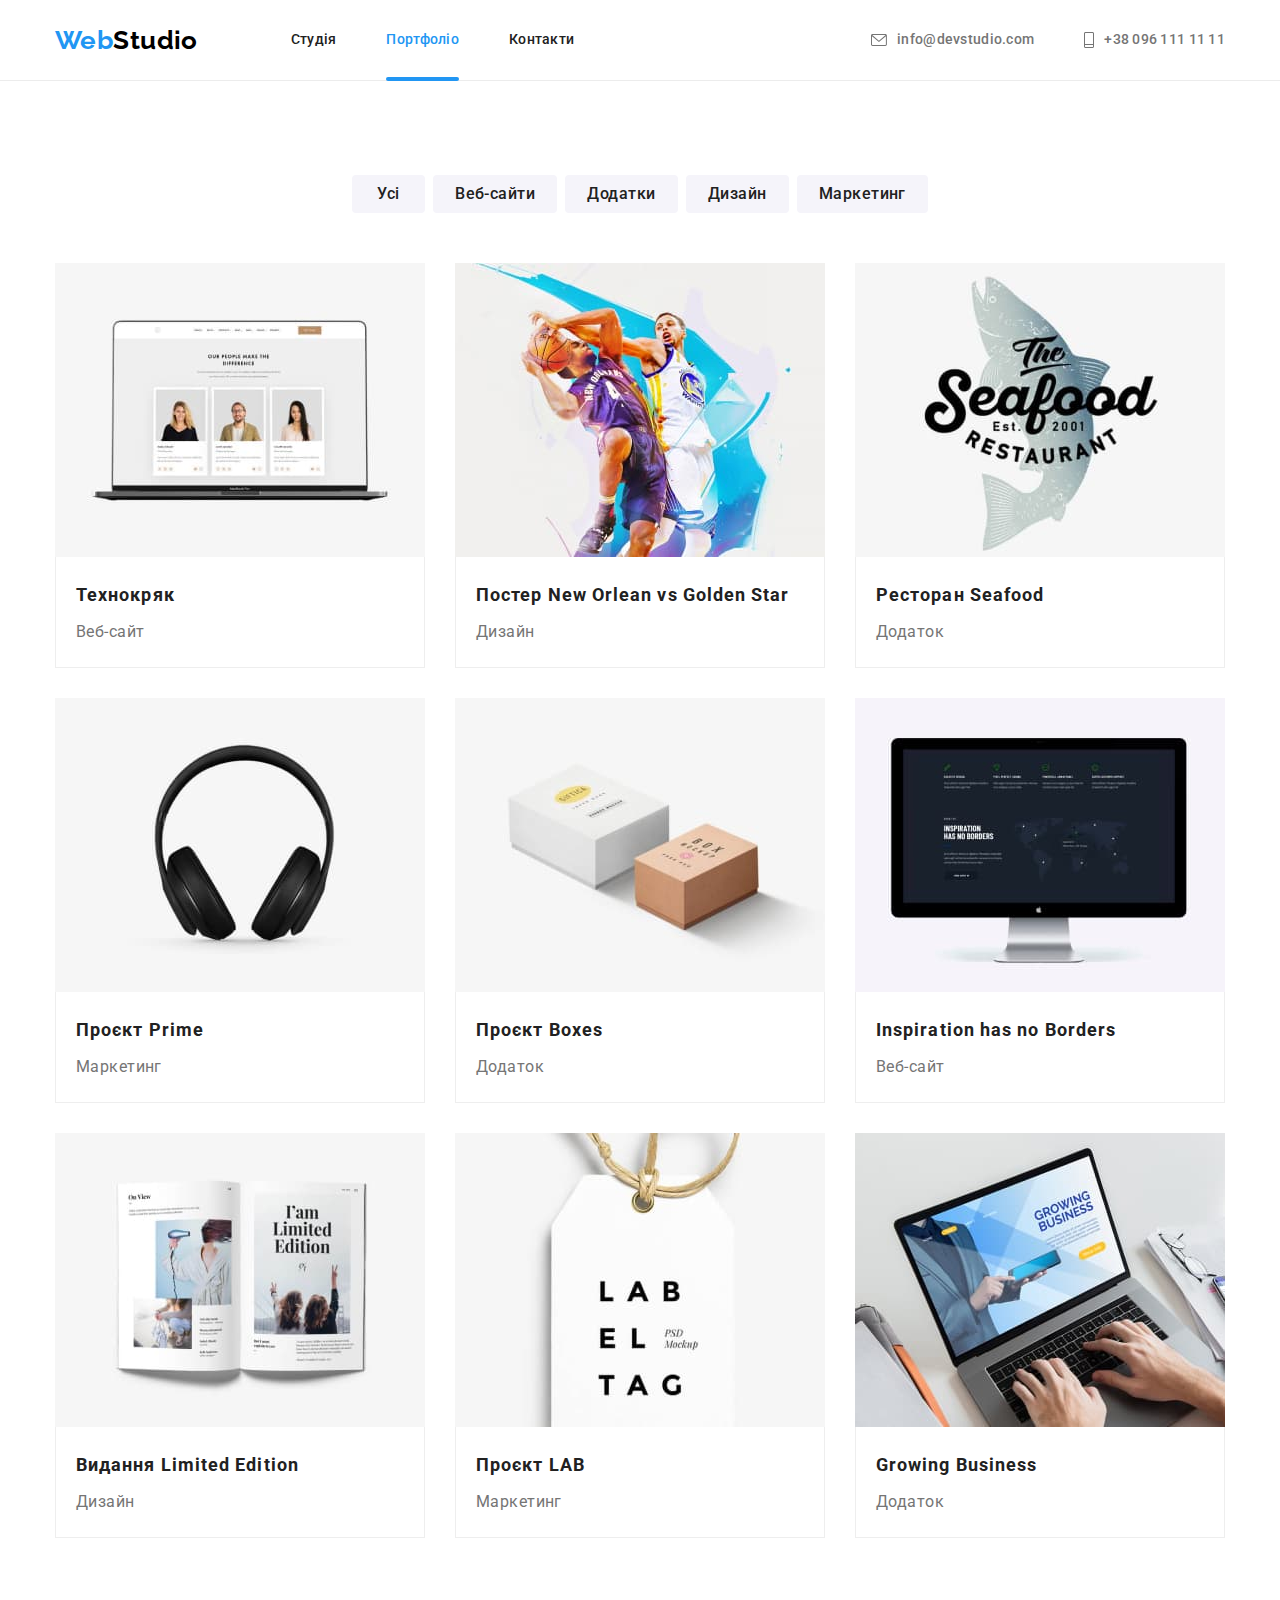
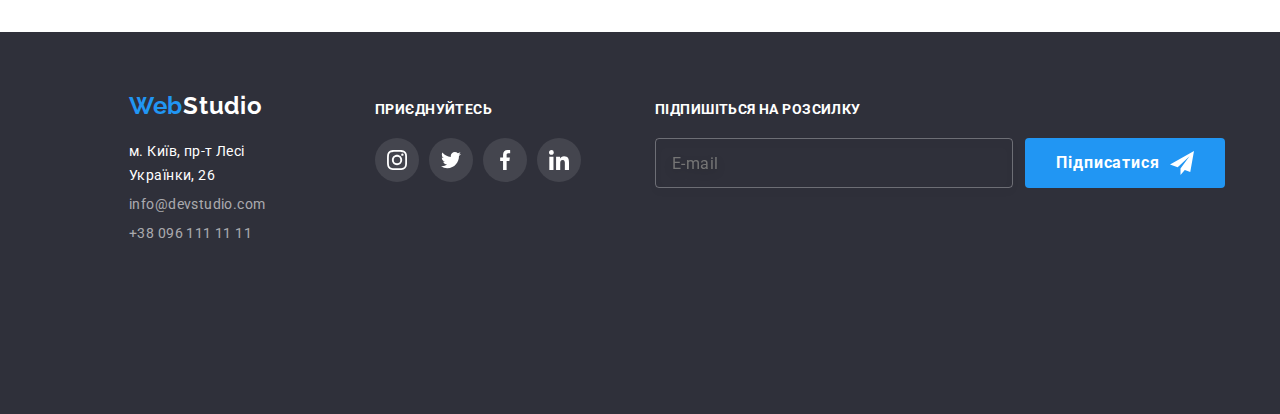
==== commit 0ad017c0: "ДЗ виправлено по зауваженням ментора" ====
--- a/portfolio.html
+++ b/portfolio.html
@@ -1,313 +1,355 @@
 <!DOCTYPE html>
 <html lang="uk">
-<head>
-    <meta charset="UTF-8">
-    <meta http-equiv="X-UA-Compatible" content="IE=edge">
-    <meta name="viewport" content="width=device-width, initial-scale=1.0">
+  <head>
+    <meta charset="UTF-8" />
+    <meta http-equiv="X-UA-Compatible" content="IE=edge" />
+    <meta name="viewport" content="width=device-width, initial-scale=1.0" />
     <title>Портфоліо</title>
-    <link rel="stylesheet" href="./css/main.min.css">
-</head>
-<body>
+    <link rel="stylesheet" href="./css/main.min.css" />
+  </head>
+  <body>
     <header class="header">
-        <div class="container" id="mobile-menu">
-          <div class="header-mobile">
-            <a class="header__logo-mobile" href="./index.html"
+      <div class="container" id="mobile-menu">
+        <div class="header-mobile">
+          <a class="header__logo-mobile" href="./index.html"
+            >Web<span class="header__logo-accent">Studio</span></a
+          >
+          <button
+            class="mobile-header__button menu-toggle js-open-menu"
+            type="button"
+            aria-expanded="false"
+            aria-controls="mobile-menu"
+          >
+            <svg class="icon-menu" width="24" height="24" aria-label="Мобільне меню">
+              <use href="./images/sptite4-mobil.svg#mobil-btn-menu"></use>
+            </svg>
+          </button>
+        </div>
+      </div>
+      <div class="header__container container flex__container">
+        <nav class="header__nav">
+          <div class="nav__container">
+            <a class="header__logo" href="./index.html"
               >Web<span class="header__logo-accent">Studio</span></a
             >
-            <button
-              class="mobile-header__button menu-toggle js-open-menu"
-              type="button"
-              aria-expanded="false"
-              aria-controls="mobile-menu"
-            >
-              <svg
-                class="icon-menu"
-                width="24"
-                height="24"
-                aria-label="Мобільне меню"
-              >
-                <use href="./images/sptite4-mobil.svg#mobil-btn-menu"></use>
-              </svg>
-            </button>
+            <nav class="nav">
+              <ul class="nav__links list">
+                <li class="item">
+                  <a href="./index.html" class="link">Студія</a>
+                </li>
+                <li class="item">
+                  <a href="./portfolio.html" class="link current">Портфоліо</a>
+                </li>
+                <li class="item"><a href="" class="link">Контакти</a></li>
+              </ul>
+            </nav>
           </div>
-        </div>
-        <div class="header__container container flex__container">
-          <nav class="header__nav">
-            <div class="nav__container">
-              <a class="header__logo" href="./index.html"
-                >Web<span class="header__logo-accent">Studio</span></a
-              >
-              <nav class="nav">
-                <ul class="nav__links list">
-                  <li class="item">
-                    <a href="./index.html" class="link current">Студія</a>
-                  </li>
-                  <li class="item">
-                    <a href="./portfolio.html" class="link">Портфоліо</a>
-                  </li>
-                  <li class="item"><a href="" class="link">Контакти</a></li>
-                </ul>
-              </nav>
-            </div>
-          </nav>
-          <div class="header__cont">
-            <a class="cont__link" href="mailto:info@devstudio.com">
-              <svg class="cont__icon" width="16" height="12">
-                <use href="./images/symbol-defs.svg#contact-mail"></use></svg
-              >info@devstudio.com
-            </a>
-            <a class="cont__link" href="tel:+380961111111">
-              <svg class="cont__icon" width="10" height="16">
-                <use href="./images/symbol-defs.svg#contact-phone"></use></svg
-              >+38 096 111 11 11
-            </a>
-          </div>
-        </div>
-      </header>
+        </nav>
+        <div class="header__cont">
+          <a class="cont__link" href="mailto:info@devstudio.com">
+            <svg class="cont__icon" width="16" height="12">
+              <use href="./images/symbol-defs.svg#contact-mail"></use>
+            </svg>
+            info@devstudio.com
+          </a>
+          <a class="cont__link" href="tel:+380961111111">
+            <svg class="cont__icon" width="10" height="16">
+              <use href="./images/symbol-defs.svg#contact-phone"></use>
+            </svg>
+            +38 096 111 11 11
+          </a>
+        </div>
+      </div>
+    </header>
     <main>
-        <section class="section portfolio">
-            <div class="container">
-                <!-- <h1 class="">Заголовок порфоліо</h1> -->
-                <ul class="list portfolio-btn-cont">
-                    <li class="portfolio-nav">
-                        <button  class="btn-gray" type="button">Усі</button>
-                    </li>
-                    <li class="portfolio-nav">
-                        <button  class="btn-gray" type="button">Веб-сайти</button>
-                    </li>
-                    <li class="portfolio-nav">
-                        <button  class="btn-gray" type="button">Додатки</button>
-                    </li>
-                    <li class="portfolio-nav">
-                        <button  class="btn-gray" type="button">Дизайн</button>
-                    </li>
-                    <li class="portfolio-nav">
-                        <button  class="btn-gray" type="button">Маркетинг</button>
-                    </li>
-                </ul>
-                <ul class="list portfolio-section">
-                    <li class="portfolio-list">
-                        <div class="portfolio-ovelay">
-                            <img class="img" src="./images/portfolio/portfolio1.jpg" alt="portfolio1" width="370">
-                            <p class="portfolio-ovelay-text">Ресурс пропонує комплексні пропозиції з різним рівнем функціоналу та сервісів. Все це дозволить відвідувачу отримати вичерпні відомості про компанію чи приватну особу.</p>
-                        </div>
-                        <div class="portfolio-dsr">
-                            <h2 class="portfolio-list-title">Технокряк</h2>
-                            <p class="portfolio-list-text">Веб-сайт</p>
-                        </div>
-                    </li>
-                    <li  class="portfolio-list">
-                        <div class="portfolio-ovelay">
-                            <img class="img" src="./images/portfolio/portfolio2.jpg" alt="portfolio2" width="370">
-                            <p class="portfolio-ovelay-text">Ресурс пропонує комплексні пропозиції з різним рівнем функціоналу та сервісів. Все це дозволить відвідувачу отримати вичерпні відомості про компанію чи приватну особу.</p>
-                        </div>
-                        <div class="portfolio-dsr">
-                            <h2 class="portfolio-list-title">Постер New Orlean vs Golden Star</h2>
-                            <p class="portfolio-list-text">Дизайн</p>
-                        </div>
-                    </li>
-                    <li  class="portfolio-list">
-                        <div class="portfolio-ovelay">
-                            <img class="img" src="./images/portfolio/portfolio3.jpg" alt="portfolio3" width="370">
-                            <p class="portfolio-ovelay-text">Ресурс пропонує комплексні пропозиції з різним рівнем функціоналу та сервісів. Все це дозволить відвідувачу отримати вичерпні відомості про компанію чи приватну особу.</p>
-                        </div>
-                        <div class="portfolio-dsr">
-                            <h2 class="portfolio-list-title">Ресторан Seafood</h2>
-                            <p class="portfolio-list-text">Додаток</p>
-                        </div>
-                    </li>
-                    <li  class="portfolio-list">
-                        <div class="portfolio-ovelay">
-                            <img class="img" src="./images/portfolio/portfolio4.jpg" alt="portfolio4" width="370">
-                            <p class="portfolio-ovelay-text">Ресурс пропонує комплексні пропозиції з різним рівнем функціоналу та сервісів. Все це дозволить відвідувачу отримати вичерпні відомості про компанію чи приватну особу.</p>
-                        </div>
-                        <div class="portfolio-dsr">
-                            <h2 class="portfolio-list-title">Проєкт Prime</h2>
-                            <p class="portfolio-list-text">Маркетинг</p>
-                        </div>
-                    </li>
-                    <li  class="portfolio-list">
-                        <div class="portfolio-ovelay">
-                            <img class="img" src="./images/portfolio/portfolio5.jpg" alt="portfolio5" width="370">
-                            <p class="portfolio-ovelay-text">Ресурс пропонує комплексні пропозиції з різним рівнем функціоналу та сервісів. Все це дозволить відвідувачу отримати вичерпні відомості про компанію чи приватну особу.</p>
-                        </div>
-                        <div class="portfolio-dsr">
-                            <h2 class="portfolio-list-title">Проєкт Boxes</h2>
-                            <p class="portfolio-list-text">Додаток</p>
-                        </div>
-                    </li>
-                    <li  class="portfolio-list">
-                        <div class="portfolio-ovelay">
-                            <img class="img" src="./images/portfolio/portfolio6.jpg" alt="portfolio6" width="370">
-                            <p class="portfolio-ovelay-text">Ресурс пропонує комплексні пропозиції з різним рівнем функціоналу та сервісів. Все це дозволить відвідувачу отримати вичерпні відомості про компанію чи приватну особу.</p>
-                        </div>
-                        <div class="portfolio-dsr">
-                            <h2 class="portfolio-list-title">Inspiration has no Borders</h2>
-                            <p class="portfolio-list-text">Веб-сайт</p>
-                        </div>
-                    </li>
-                    <li  class="portfolio-list">
-                        <div class="portfolio-ovelay">
-                            <img class="img" src="./images/portfolio/portfolio7.jpg" alt="portfolio7" width="370">
-                            <p class="portfolio-ovelay-text">Ресурс пропонує комплексні пропозиції з різним рівнем функціоналу та сервісів. Все це дозволить відвідувачу отримати вичерпні відомості про компанію чи приватну особу.</p>
-                        </div>
-                        <div class="portfolio-dsr">
-                            <h2 class="portfolio-list-title">Видання Limited Edition</h2>
-                            <p class="portfolio-list-text">Дизайн</p>
-                        </div>
-                    </li>
-                    <li  class="portfolio-list">
-                        <div class="portfolio-ovelay">
-                            <img class="img" src="./images/portfolio/portfolio8.jpg" alt="portfolio8" width="370">
-                            <p class="portfolio-ovelay-text">Ресурс пропонує комплексні пропозиції з різним рівнем функціоналу та сервісів. Все це дозволить відвідувачу отримати вичерпні відомості про компанію чи приватну особу.</p>
-                        </div>
-                        <div class="portfolio-dsr">
-                            <h2 class="portfolio-list-title">Проєкт LAB</h2>
-                            <p class="portfolio-list-text">Маркетинг</p>
-                        </div>
-                    </li>
-                    <li  class="portfolio-list">
-                        <div class="portfolio-ovelay">
-                            <img class="img" src="./images/portfolio/portfolio9.jpg" alt="portfolio9" width="370">
-                            <p class="portfolio-ovelay-text">Ресурс пропонує комплексні пропозиції з різним рівнем функціоналу та сервісів. Все це дозволить відвідувачу отримати вичерпні відомості про компанію чи приватну особу.</p>
-                        </div>
-                        <div class="portfolio-dsr">
-                            <h2 class="portfolio-list-title">Growing Business</h2>
-                            <p class="portfolio-list-text">Додаток</p>
-                        </div>
-                    </li>
-                </ul>
-            </div>
-        </section>
+      <section class="section portfolio">
+        <div class="container">
+          <!-- <h1 class="">Заголовок порфоліо</h1> -->
+          <ul class="list portfolio-btn-cont">
+            <li class="portfolio-nav">
+              <button class="btn-gray" type="button">Усі</button>
+            </li>
+            <li class="portfolio-nav">
+              <button class="btn-gray" type="button">Веб-сайти</button>
+            </li>
+            <li class="portfolio-nav">
+              <button class="btn-gray" type="button">Додатки</button>
+            </li>
+            <li class="portfolio-nav">
+              <button class="btn-gray" type="button">Дизайн</button>
+            </li>
+            <li class="portfolio-nav">
+              <button class="btn-gray" type="button">Маркетинг</button>
+            </li>
+          </ul>
+          <ul class="list portfolio-section">
+            <li class="portfolio-list">
+              <div class="portfolio-ovelay">
+                <img
+                  class="img"
+                  src="./images/portfolio/portfolio1.jpg"
+                  alt="portfolio1"
+                  width="370"
+                />
+                <p class="portfolio-ovelay-text">
+                  Ресурс пропонує комплексні пропозиції з різним рівнем функціоналу та сервісів. Все
+                  це дозволить відвідувачу отримати вичерпні відомості про компанію чи приватну
+                  особу.
+                </p>
+              </div>
+              <div class="portfolio-dsr">
+                <h2 class="portfolio-list-title">Технокряк</h2>
+                <p class="portfolio-list-text">Веб-сайт</p>
+              </div>
+            </li>
+            <li class="portfolio-list">
+              <div class="portfolio-ovelay">
+                <img
+                  class="img"
+                  src="./images/portfolio/portfolio2.jpg"
+                  alt="portfolio2"
+                  width="370"
+                />
+                <p class="portfolio-ovelay-text">
+                  Ресурс пропонує комплексні пропозиції з різним рівнем функціоналу та сервісів. Все
+                  це дозволить відвідувачу отримати вичерпні відомості про компанію чи приватну
+                  особу.
+                </p>
+              </div>
+              <div class="portfolio-dsr">
+                <h2 class="portfolio-list-title">Постер New Orlean vs Golden Star</h2>
+                <p class="portfolio-list-text">Дизайн</p>
+              </div>
+            </li>
+            <li class="portfolio-list">
+              <div class="portfolio-ovelay">
+                <img
+                  class="img"
+                  src="./images/portfolio/portfolio3.jpg"
+                  alt="portfolio3"
+                  width="370"
+                />
+                <p class="portfolio-ovelay-text">
+                  Ресурс пропонує комплексні пропозиції з різним рівнем функціоналу та сервісів. Все
+                  це дозволить відвідувачу отримати вичерпні відомості про компанію чи приватну
+                  особу.
+                </p>
+              </div>
+              <div class="portfolio-dsr">
+                <h2 class="portfolio-list-title">Ресторан Seafood</h2>
+                <p class="portfolio-list-text">Додаток</p>
+              </div>
+            </li>
+            <li class="portfolio-list">
+              <div class="portfolio-ovelay">
+                <img
+                  class="img"
+                  src="./images/portfolio/portfolio4.jpg"
+                  alt="portfolio4"
+                  width="370"
+                />
+                <p class="portfolio-ovelay-text">
+                  Ресурс пропонує комплексні пропозиції з різним рівнем функціоналу та сервісів. Все
+                  це дозволить відвідувачу отримати вичерпні відомості про компанію чи приватну
+                  особу.
+                </p>
+              </div>
+              <div class="portfolio-dsr">
+                <h2 class="portfolio-list-title">Проєкт Prime</h2>
+                <p class="portfolio-list-text">Маркетинг</p>
+              </div>
+            </li>
+            <li class="portfolio-list">
+              <div class="portfolio-ovelay">
+                <img
+                  class="img"
+                  src="./images/portfolio/portfolio5.jpg"
+                  alt="portfolio5"
+                  width="370"
+                />
+                <p class="portfolio-ovelay-text">
+                  Ресурс пропонує комплексні пропозиції з різним рівнем функціоналу та сервісів. Все
+                  це дозволить відвідувачу отримати вичерпні відомості про компанію чи приватну
+                  особу.
+                </p>
+              </div>
+              <div class="portfolio-dsr">
+                <h2 class="portfolio-list-title">Проєкт Boxes</h2>
+                <p class="portfolio-list-text">Додаток</p>
+              </div>
+            </li>
+            <li class="portfolio-list">
+              <div class="portfolio-ovelay">
+                <img
+                  class="img"
+                  src="./images/portfolio/portfolio6.jpg"
+                  alt="portfolio6"
+                  width="370"
+                />
+                <p class="portfolio-ovelay-text">
+                  Ресурс пропонує комплексні пропозиції з різним рівнем функціоналу та сервісів. Все
+                  це дозволить відвідувачу отримати вичерпні відомості про компанію чи приватну
+                  особу.
+                </p>
+              </div>
+              <div class="portfolio-dsr">
+                <h2 class="portfolio-list-title">Inspiration has no Borders</h2>
+                <p class="portfolio-list-text">Веб-сайт</p>
+              </div>
+            </li>
+            <li class="portfolio-list">
+              <div class="portfolio-ovelay">
+                <img
+                  class="img"
+                  src="./images/portfolio/portfolio7.jpg"
+                  alt="portfolio7"
+                  width="370"
+                />
+                <p class="portfolio-ovelay-text">
+                  Ресурс пропонує комплексні пропозиції з різним рівнем функціоналу та сервісів. Все
+                  це дозволить відвідувачу отримати вичерпні відомості про компанію чи приватну
+                  особу.
+                </p>
+              </div>
+              <div class="portfolio-dsr">
+                <h2 class="portfolio-list-title">Видання Limited Edition</h2>
+                <p class="portfolio-list-text">Дизайн</p>
+              </div>
+            </li>
+            <li class="portfolio-list">
+              <div class="portfolio-ovelay">
+                <img
+                  class="img"
+                  src="./images/portfolio/portfolio8.jpg"
+                  alt="portfolio8"
+                  width="370"
+                />
+                <p class="portfolio-ovelay-text">
+                  Ресурс пропонує комплексні пропозиції з різним рівнем функціоналу та сервісів. Все
+                  це дозволить відвідувачу отримати вичерпні відомості про компанію чи приватну
+                  особу.
+                </p>
+              </div>
+              <div class="portfolio-dsr">
+                <h2 class="portfolio-list-title">Проєкт LAB</h2>
+                <p class="portfolio-list-text">Маркетинг</p>
+              </div>
+            </li>
+            <li class="portfolio-list">
+              <div class="portfolio-ovelay">
+                <img
+                  class="img"
+                  src="./images/portfolio/portfolio9.jpg"
+                  alt="portfolio9"
+                  width="370"
+                />
+                <p class="portfolio-ovelay-text">
+                  Ресурс пропонує комплексні пропозиції з різним рівнем функціоналу та сервісів. Все
+                  це дозволить відвідувачу отримати вичерпні відомості про компанію чи приватну
+                  особу.
+                </p>
+              </div>
+              <div class="portfolio-dsr">
+                <h2 class="portfolio-list-title">Growing Business</h2>
+                <p class="portfolio-list-text">Додаток</p>
+              </div>
+            </li>
+          </ul>
+        </div>
+      </section>
     </main>
     <footer class="head__footer">
-        <div class="container footer">
-          <div class="tablet__container">
-            <div class="footer__adress">
-              <a class="logo__footer" href="./index.html"
-                >Web<span class="logo-accent-footer">Studio</span></a
-              >
-              <ul class="list footer__contacts">
-                <li class="footer-adress-cont">
-                  <a
-                    class="footer-adress"
-                    href="https://goo.gl/maps/aK3BdBVCncxGQwm48"
-                    target="blank"
-                    rel="noopener noreferrer"
-                    >м. Київ, пр-т Лесі Українки, 26</a
-                  >
-                </li>
-                <li class="footer-contact-cont">
-                  <a class="footer-contact" href="mailto:info@devstudio.com"
-                    >info@devstudio.com</a
-                  >
-                </li>
-                <li class="footer-contact-cont">
-                  <a class="footer-contact" href="tel:+380961111111"
-                    >+38 096 111 11 11</a
-                  >
-                </li>
-              </ul>
-            </div>
-            <div class="connect">
-              <h3 class="title__connect">ПРИЄДНУЙТЕСЬ</h3>
-              <ul class="list connect-logo">
-                <li class="sn-button">
-                  <a
-                    class="sn-link"
-                    href="./"
-                    aria-label="instagram"
-                    target="blank"
-                    rel="noffolow"
-                  >
-                    <svg class="sn-logo" width="20" height="20">
-                      <use
-                        href="./images/symbol-defs.svg#sn-instagram"
-                        target="blank"
-                        rel="noffolow"
-                      ></use>
-                    </svg>
-                  </a>
-                </li>
-                <li class="sn-button">
-                  <a
-                    class="sn-link"
-                    href="./"
-                    aria-label="twitter"
-                    target="blank"
-                    rel="noffolow"
-                  >
-                    <svg class="sn-logo" width="20" height="20">
-                      <use
-                        href="./images/symbol-defs.svg#sn-twitter"
-                        target="blank"
-                        rel="noffolow"
-                      ></use>
-                    </svg>
-                  </a>
-                </li>
-                <li class="sn-button">
-                  <a
-                    class="sn-link"
-                    href="./"
-                    aria-label="facebook"
-                    target="blank"
-                    rel="noffolow"
-                  >
-                    <svg class="sn-logo" width="20" height="20">
-                      <use
-                        href="./images/symbol-defs.svg#sn-facebook"
-                        target="blank"
-                        rel="noffolow"
-                      ></use>
-                    </svg>
-                  </a>
-                </li>
-                <li class="sn-button">
-                  <a
-                    class="sn-link"
-                    href="./"
-                    aria-label="linkedin"
-                    target="blank"
-                    rel="noffolow"
-                  >
-                    <svg class="sn-logo" width="20" height="20">
-                      <use
-                        href="./images/symbol-defs.svg#sn-linkedin"
-                        target="blank"
-                        rel="noffolow"
-                      ></use>
-                    </svg>
-                  </a>
-                </li>
-              </ul>
-            </div>
+      <div class="container footer">
+        <div class="tablet__container">
+          <div class="footer__adress">
+            <a class="logo__footer" href="./index.html"
+              >Web<span class="logo-accent-footer">Studio</span></a
+            >
+            <ul class="list footer__contacts">
+              <li class="footer-adress-cont">
+                <a
+                  class="footer-adress"
+                  href="https://goo.gl/maps/aK3BdBVCncxGQwm48"
+                  target="blank"
+                  rel="noopener noreferrer"
+                  >м. Київ, пр-т Лесі Українки, 26</a
+                >
+              </li>
+              <li class="footer-contact-cont">
+                <a class="footer-contact" href="mailto:info@devstudio.com">info@devstudio.com</a>
+              </li>
+              <li class="footer-contact-cont">
+                <a class="footer-contact" href="tel:+380961111111">+38 096 111 11 11</a>
+              </li>
+            </ul>
           </div>
-  
-          <div class="footer-subscribe-conrainer">
-            <div class="footer-subscribe-label">
-              <label class="title-subscribe" for="email"
-                >Підпишіться на розсилку</label
-              >
-              <input
-                class="imput-email"
-                name="email"
-                type="email"
-                id="email"
-                placeholder="E-mail"
-              />
-            </div>
-            <button type="submit" class="footer-btn">
-              Підписатися
-              <svg class="footer-send" width="24" height="24">
-                <use href="./images/sptite3.svg#footer-send"></use>
-              </svg>
-            </button>
+          <div class="connect">
+            <h3 class="title__connect">ПРИЄДНУЙТЕСЬ</h3>
+            <ul class="list connect-logo">
+              <li class="sn-button">
+                <a class="sn-link" href="./" aria-label="instagram" target="blank" rel="noffolow">
+                  <svg class="sn-logo" width="20" height="20">
+                    <use
+                      href="./images/symbol-defs.svg#sn-instagram"
+                      target="blank"
+                      rel="noffolow"
+                    ></use>
+                  </svg>
+                </a>
+              </li>
+              <li class="sn-button">
+                <a class="sn-link" href="./" aria-label="twitter" target="blank" rel="noffolow">
+                  <svg class="sn-logo" width="20" height="20">
+                    <use
+                      href="./images/symbol-defs.svg#sn-twitter"
+                      target="blank"
+                      rel="noffolow"
+                    ></use>
+                  </svg>
+                </a>
+              </li>
+              <li class="sn-button">
+                <a class="sn-link" href="./" aria-label="facebook" target="blank" rel="noffolow">
+                  <svg class="sn-logo" width="20" height="20">
+                    <use
+                      href="./images/symbol-defs.svg#sn-facebook"
+                      target="blank"
+                      rel="noffolow"
+                    ></use>
+                  </svg>
+                </a>
+              </li>
+              <li class="sn-button">
+                <a class="sn-link" href="./" aria-label="linkedin" target="blank" rel="noffolow">
+                  <svg class="sn-logo" width="20" height="20">
+                    <use
+                      href="./images/symbol-defs.svg#sn-linkedin"
+                      target="blank"
+                      rel="noffolow"
+                    ></use>
+                  </svg>
+                </a>
+              </li>
+            </ul>
           </div>
         </div>
-      </footer>
 
-      <script src="./js/modal.js"></script>
-      <script src="./js/mobile-menu.js"></script>
-</body>
-</html>+        <div class="footer-subscribe-conrainer">
+          <div class="footer-subscribe-label">
+            <label class="title-subscribe" for="email">Підпишіться на розсилку</label>
+            <input class="imput-email" name="email" type="email" id="email" placeholder="E-mail" />
+          </div>
+          <button type="submit" class="footer-btn">
+            Підписатися
+            <svg class="footer-send" width="24" height="24">
+              <use href="./images/sptite3.svg#footer-send"></use>
+            </svg>
+          </button>
+        </div>
+      </div>
+    </footer>
+
+    <script src="./js/modal.js"></script>
+    <script src="./js/mobile-menu.js"></script>
+  </body>
+</html>
--- a/css/main.min.css
+++ b/css/main.min.css
@@ -1 +1 @@
-@import"https://fonts.googleapis.com/css2?family=Raleway:wght@700&family=Roboto:wght@400;500;700;900&display=swap";/*! modern-normalize v1.1.0 | MIT License | https://github.com/sindresorhus/modern-normalize */*,::before,::after{box-sizing:border-box}html{-moz-tab-size:4;-o-tab-size:4;tab-size:4}html{line-height:1.15;-webkit-text-size-adjust:100%}body{margin:0}body{font-family:system-ui,-apple-system,"Segoe UI",Roboto,Helvetica,Arial,sans-serif,"Apple Color Emoji","Segoe UI Emoji"}hr{height:0;color:inherit}abbr[title]{-webkit-text-decoration:underline dotted;text-decoration:underline dotted}b,strong{font-weight:bolder}code,kbd,samp,pre{font-family:ui-monospace,SFMono-Regular,Consolas,"Liberation Mono",Menlo,monospace;font-size:1em}small{font-size:80%}sub,sup{font-size:75%;line-height:0;position:relative;vertical-align:baseline}sub{bottom:-0.25em}sup{top:-0.5em}table{text-indent:0;border-color:inherit}button,input,optgroup,select,textarea{font-family:inherit;font-size:100%;line-height:1.15;margin:0}button,select{text-transform:none}button,[type=button],[type=reset],[type=submit]{-webkit-appearance:button}::-moz-focus-inner{border-style:none;padding:0}:-moz-focusring{outline:1px dotted ButtonText}:-moz-ui-invalid{box-shadow:none}legend{padding:0}progress{vertical-align:baseline}::-webkit-inner-spin-button,::-webkit-outer-spin-button{height:auto}[type=search]{-webkit-appearance:textfield;outline-offset:-2px}::-webkit-search-decoration{-webkit-appearance:none}::-webkit-file-upload-button{-webkit-appearance:button;font:inherit}summary{display:list-item}html{box-sizing:border-box}*,*::before,*::after{box-sizing:inherit}h1,h2,h3,h4,h5,h6,p{margin:0;padding:0}ul{list-style:none;margin:0;padding:0}img{display:block;width:100%;height:auto}body{background-color:var(--primary-bgr-color);font-family:"Roboto",sans-serif;font-weight:400;font-size:14px;line-height:1.71;letter-spacing:.03em;color:var(--primary-text-colour)}a{color:inherit;text-decoration:none}.list{list-style:none;padding:0;margin:0}.visually-hidden{position:absolute;width:1px;height:1px;margin:-1px;padding:0;overflow:hidden;border:0;clip:rect(0 0 0 0)}:root{--primary-text-colour: #757575;--title-text-colour: #212121;--logo-text-color: #000000;--accent-text-color: #2196F3;--hero-text-color: #FFFFFF;--primary-bgr-color: #ffffff;--secondary-bgr-color: #F5F4FA;--footer-brt-color: #2F303A}.section{padding:60px 0}@media screen and (min-width: 1200px){.section{padding-top:94px;padding-bottom:94px}}.container{width:100%;margin-left:auto;margin-right:auto}@media screen and (min-width: 480px){.container{padding-left:15px;padding-right:15px}}@media screen and (min-width: 480px){.container{width:480px}}@media screen and (min-width: 768px){.container{width:768px}}@media screen and (min-width: 1200px){.container{width:1200px}}@media screen and (min-width: 768px){.flex__container{display:flex;align-items:center}}.section-title{font-weight:700;font-size:28px;line-height:1.17;color:var(--title-text-colour);text-align:center;margin-bottom:30px}@media screen and (min-width: 1200px){.section-title{margin-bottom:50px;font-size:36px}}.header{border-bottom:1px solid #ececec}.header__container{justify-content:space-between}@media screen and (max-width: 767px){.header__container{display:none}}.header__nav{display:flex;align-items:center;justify-content:space-between}.nav__container{display:flex;align-items:center}.header__logo{text-decoration:none;font-family:"Raleway";font-weight:700;font-size:26px;line-height:1.19;color:var(--accent-text-color);margin-right:93px}.header__logo-accent{color:var(--logo-text-color)}@media screen and (min-width: 1200px){.header__cont{display:flex;align-items:center}}@media screen and (min-width: 1200px){.header__cont .cont__link:not(:last-child){margin-right:50px}}.nav__links{display:flex}.nav__links .item:not(:last-child){margin-right:50px}.nav .link{display:block;padding-top:32px;padding-bottom:32px;text-decoration:none;color:var(--title-text-colour);font-weight:500;font-size:14px;line-height:1.14;letter-spacing:.02em;transition:color 250ms cubic-bezier(0.4, 0, 0.2, 1)}.nav .link:focus,.nav .link:hover{color:var(--accent-text-color)}.nav .current{color:var(--accent-text-color);position:relative}.nav .current::after{content:"";position:absolute;left:0;bottom:0;display:block;width:100%;height:4px;background-color:var(--accent-text-color);border-radius:2px;bottom:-1px}.cont__link{text-decoration:none;color:var(--primary-text-colour);display:flex}@media screen and (min-width: 768px){.cont__link{font-weight:500;font-size:12px;line-height:1.17;letter-spacing:.02em}}@media screen and (min-width: 1200px){.cont__link{align-items:center;justify-content:center;font-weight:500;font-size:14px;line-height:1.14;letter-spacing:.02em;padding-top:32px;padding-bottom:32px;transition:color 250ms cubic-bezier(0.4, 0, 0.2, 1)}}.cont__link:focus,.cont__link:hover{color:var(--accent-text-color)}@media screen and (min-width: 768px)and (max-width: 1199px){.cont__link+.cont__link{margin-top:10px}}.cont__icon{margin-right:10px;fill:currentColor}.header-mobile{display:flex;align-items:center;height:60px;padding-top:10px;padding-bottom:10px;justify-content:space-between}@media screen and (min-width: 768px){.header-mobile{display:none}}.header__logo-mobile{text-decoration:none;font-family:"Raleway";font-weight:700;font-size:24px;line-height:1.17;letter-spacing:.03em;color:var(--accent-text-color)}.menu-toggle{display:flex;align-items:center;justify-content:center;min-width:40px;min-height:40px;border:none;background-color:rgba(0,0,0,0);padding:0;cursor:pointer}.icon-menu{fill:#000}@media screen and (min-width: 768px){.menu-container,.menu-toggle{display:none}}@media screen and (max-width: 767px){.menu-container{display:flex;z-index:10;position:fixed;background-color:#fff;top:0;right:0;width:100%;height:100%;overflow-y:auto;padding-top:48px;padding-left:40px;padding-bottom:38px;transform:translateX(100%);transition:transform 250ms cubic-bezier(0.4, 0, 0.2, 1)}.menu-container__button{position:absolute;top:10px;right:15px}}@media screen and (max-width: 767px){.menu-container.is-open{transform:translateX(0)}}@media screen and (max-width: 767px){.mobile-menu{display:flex}}@media screen and (min-width: 768px){.site-nav{display:flex;align-items:center;justify-content:center}}.navigation__item{font-weight:500;font-size:40px;line-height:1.17;letter-spacing:.02em;transition:color 250ms cubic-bezier(0.4, 0, 0.2, 1);color:#000}.navigation__item-current{color:var(--accent-text-color)}.navigation__item+.navigation__item{margin-top:35px}@media screen and (max-width: 767px){.mobile-nav{display:flex;flex-direction:column;justify-content:space-between}}@media screen and (max-width: 767px){.mobile-contacts{display:flex;flex-direction:column;margin-bottom:64px}}@media screen and (max-width: 767px){.mobile-contacts__item:not(:last-child){margin-bottom:32px}}@media screen and (min-width: 768px)and (max-width: 1199px){.mobile-contacts__item:not(:last-child){margin-top:10px}}@media screen and (min-width: 1200px){.mobile-contacts__item:not(:last-child){margin-left:30px}}@media screen and (min-width: 480px)and (max-width: 767px){.mobile-contacts__link--number{font-weight:500;font-size:34px;line-height:1.18;letter-spacing:.02em;color:#2196f3}}@media screen and (max-width: 767px){.mobile-contacts__link--mail{font-weight:500;font-size:24px;line-height:1.17;letter-spacing:.02em}}@media screen and (max-width: 767px){.social-list{display:flex;flex-wrap:wrap}}.social-list__item{display:flex;align-items:center;margin-bottom:10px}.social-list__item{display:flex;align-items:center;margin-bottom:10px}.social-list__item::after{display:block;content:"";margin-right:10px;margin-left:10px;width:22px;height:0;border:1px solid rgba(33,33,33,.2);transform:rotate(90deg)}.social-list__item--without::after{display:none}.social-list__link{color:#2196f3}@media screen and (max-width: 767px){.social-list__link{font-weight:500;font-size:18px;line-height:1.22;letter-spacing:.02em}}.hero{padding:118px 0;height:400px;max-width:1600px;margin-left:auto;margin-right:auto;background-image:linear-gradient(to right, rgba(47, 48, 58, 0.4), rgba(47, 48, 58, 0.4)),url("../images/jpg/hero-img-1200.jpg");background-repeat:no-repeat;background-position:center;background-size:cover;background-color:var(--footer-brt-color)}@media screen and (min-width: 768px){.hero{background-image:linear-gradient(to right, rgba(47, 48, 58, 0.4), rgba(47, 48, 58, 0.4)),url("../images/jpg/hero-img-768.jpg")}}@media screen and (min-width: 1200px){.hero{padding:200px 0;height:600px;background-image:linear-gradient(to right, rgba(47, 48, 58, 0.4), rgba(47, 48, 58, 0.4)),url("../images/jpg/hero-img-1200.jpg")}}@media screen and (min-device-pixel-ratio: 2),(-webkit-min-device-pixel-ratio: 2),(min-resolution: 192dpi),(min-resolution: 2dppx){.hero{background-image:linear-gradient(to right, rgba(47, 48, 58, 0.4), rgba(47, 48, 58, 0.4)),url("../images/jpg/hero-img-480@2x.jpg")}}@media screen and (min-device-pixel-ratio: 2)and (min-width: 768px),screen and (-webkit-min-device-pixel-ratio: 2)and (min-width: 768px),screen and (min-resolution: 192dpi)and (min-width: 768px),screen and (min-resolution: 2dppx)and (min-width: 768px){.hero{background-image:linear-gradient(to right, rgba(47, 48, 58, 0.4), rgba(47, 48, 58, 0.4)),url("../images/jpg/hero-img-768@2x.jpg")}}@media screen and (min-device-pixel-ratio: 2)and (min-width: 1200px),screen and (-webkit-min-device-pixel-ratio: 2)and (min-width: 1200px),screen and (min-resolution: 192dpi)and (min-width: 1200px),screen and (min-resolution: 2dppx)and (min-width: 1200px){.hero{background-image:linear-gradient(to right, rgba(47, 48, 58, 0.4), rgba(47, 48, 58, 0.4)),url("../images/jpg/hero-img-1200@2x.jpg")}}.hero__title{margin-bottom:30px;margin-left:auto;margin-right:auto;max-width:250px;font-weight:900;font-size:18px;line-height:1.62;text-align:center;letter-spacing:.06em;text-transform:uppercase;color:var(--hero-text-color)}@media screen and (min-width: 480px){.hero__title{font-size:26px;max-width:360px}}@media screen and (min-width: 1200px){.hero__title{font-size:44px;max-width:360px;line-height:1.36;max-width:696px;margin-left:auto;margin-right:auto}}.hero__btn{display:flex;justify-content:center}.btn__item{display:inline-block;border-radius:4px;padding:7px;min-width:140px;color:var(--hero-text-color);background-color:var(--accent-text-color);box-shadow:0px 4px 4px rgba(0,0,0,.15);border:rgba(0,0,0,0);font-weight:700;font-size:12px;line-height:1.88;letter-spacing:.06em;text-align:center;transition:background-color 250ms cubic-bezier(0.4, 0, 0.2, 1),color 250ms cubic-bezier(0.4, 0, 0.2, 1)}.btn__item:focus,.btn__item:hover,.btn__item:active{color:var(--accent-text-color);background-color:var(--secondary-bgr-color);cursor:pointer}@media screen and (min-width: 480px){.btn__item{padding:10px 32px;font-size:16px;min-width:200px}}.backdrop{position:fixed;display:flex;align-items:center;justify-content:center;top:0;width:100%;height:100%;opacity:1;background-color:rgba(0,0,0,.2);transition:opacity 250ms cubic-bezier(0.4, 0, 0.2, 1),visibility 250ms cubic-bezier(0.4, 0, 0.2, 1)}.is-hidden{visibility:hidden;opacity:0;pointer-events:none}.backdrop.is-hidden .modal{transform:scale(2)}.modal{position:relative;width:320px;min-height:581px;background-color:var(--primary-bgr-color);border-radius:4px;box-shadow:0px 1px 3px rgba(0,0,0,.12),0px 1px 1px rgba(0,0,0,.14),0px 2px 1px rgba(0,0,0,.2);transition:transform 250ms cubic-bezier(0.4, 0, 0.2, 1)}@media screen and (min-width: 480px){.modal{width:450px;min-height:609px}}@media screen and (min-width: 1200px){.modal{width:528px;min-height:581px}}.backdrop.is-hidden .modal{transform:translate(0%, 0%) scale(0)}.close-btn{position:absolute;top:8px;right:8px;display:flex;align-items:center;justify-content:center;width:30px;height:30px;border:1px solid rgba(0,0,0,.1);border-radius:50%;background-color:rgba(0,0,0,0);cursor:pointer}.svg-close-btn{width:18px;height:18px;fill:var(--logo-text-color);background-color:var(--primary-bgr-color);transition:fill 250ms cubic-bezier(0.4, 0, 0.2, 1)}.svg-close-btn:focus,.svg-close-btn:hover{fill:var(--accent-text-color)}.modal-form-title{display:block;font-weight:700;font-size:20px;line-height:1.15;text-align:center;letter-spacing:.03em;color:var(--title-text-colour);margin-bottom:12px}.modal-main-form{margin-left:auto;margin-right:auto;padding:40px}@media screen and (min-width: 480px){.modal-main-form{width:450px}}@media screen and (min-width: 1200px){.modal-main-form{width:528px}}.input-area{display:flex;flex-direction:column;position:relative;margin-bottom:10px}.form-label{font-size:12px;line-height:1.15;letter-spacing:.01em;margin-bottom:4px;color:var(--primary-text-colour)}.form-input{width:100%;height:40px;border:1px solid rgba(33,33,33,.2);border-radius:4px;margin-top:4px;outline:none;padding-left:42px;cursor:pointer;transition:border-color 250ms cubic-bezier(0.4, 0, 0.2, 1)}.form-input:focus{border-color:var(--accent-text-color)}.modal-icon{position:absolute;left:12px;transform:translateY(15px);width:18px;height:18px;fill:var(--title-text-colour);cursor:pointer;transition:fill 250ms cubic-bezier(0.4, 0, 0.2, 1)}.form-input:focus+.modal-icon{fill:var(--accent-text-color)}.form-text-area{resize:none;height:120px;padding:12px 16px;border:1px solid rgba(33,33,33,.2);border-radius:4px;outline:none;cursor:pointer;transition:border-color 250ms cubic-bezier(0.4, 0, 0.2, 1)}.form-text-area:focus{border-color:var(--accent-text-color)}.form-text-area::-moz-placeholder{font-weight:400;font-size:12px;line-height:1.17;letter-spacing:.01em;color:rgba(117,117,117,.5);-moz-transition:color 250ms cubic-bezier(0.4, 0, 0.2, 1);transition:color 250ms cubic-bezier(0.4, 0, 0.2, 1)}.form-text-area:-ms-input-placeholder{font-weight:400;font-size:12px;line-height:1.17;letter-spacing:.01em;color:rgba(117,117,117,.5);-ms-transition:color 250ms cubic-bezier(0.4, 0, 0.2, 1);transition:color 250ms cubic-bezier(0.4, 0, 0.2, 1)}.form-text-area::placeholder{font-weight:400;font-size:12px;line-height:1.17;letter-spacing:.01em;color:rgba(117,117,117,.5);transition:color 250ms cubic-bezier(0.4, 0, 0.2, 1)}.form-text-area:focus::-moz-placeholder{color:var(--accent-text-color)}.form-text-area:focus:-ms-input-placeholder{color:var(--accent-text-color)}.form-text-area:focus::placeholder{color:var(--accent-text-color)}.accept{margin-top:25px;margin-bottom:30px}.privacy{line-height:1.71}.privacy-input{position:absolute;width:1px;height:1px;margin:-1px;bottom:0;padding:0;clip:rect(0 0 0 0);overflow:hidden}.privacy-wrapp{font-size:11px;line-height:1.14}@media screen and (max-width: 479px){.privacy-wrapp{font-size:10px;line-height:1.11}}@media screen and (min-width: 1200px){.privacy-wrapp{font-size:14px;line-height:1.71}}.modal-check{fill:rgba(0,0,0,0);border:2px solid var(--title-text-colour);border-radius:2px;margin-right:8px;vertical-align:middle}.privacy-input:checked+.privacy .modal-check{border:none;fill:var(--accent-text-color)}.form-link{font-size:11px;line-height:1.14;margin-left:3px;color:var(--accent-text-color)}@media screen and (max-width: 479px){.form-link{font-size:10px;line-height:1.11}}@media screen and (min-width: 1200px){.form-link{font-size:14px;line-height:1.71}}.form__btn{display:flex;align-items:center;justify-content:center;margin:0 auto;padding:10px 56px;border:none;border-radius:4px;text-align:center;text-decoration:none;font-family:"Roboto";font-style:normal;font-weight:700;font-size:16px;line-height:1.87;letter-spacing:.06em;cursor:pointer;background-color:var(--accent-text-color);box-shadow:0px 4px 4px rgba(0,0,0,.15);color:var(--hero-text-color);transition:background-color 250ms cubic-bezier(0.4, 0, 0.2, 1)}.form__btn:focus,.form__btn:hover{background-color:var(--secondary-bgr-color)}.benefits__list{display:flex;flex-wrap:wrap;justify-content:center;grid-gap:30px}.benefit__item{justify-content:center;grid-gap:30px}@media screen and (min-width: 480px){.benefit__item{width:450px}}@media screen and (min-width: 768px){.benefit__item{width:354px}}@media screen and (min-width: 1200px){.benefit__item{width:270px}}.benefit__icon{display:flex;height:120px;align-items:center;justify-content:center;flex-direction:column;margin-bottom:30px;background:#f5f4fa;border-radius:4px;fill:currentColor}.benefit__title{font-weight:700;font-size:14px;line-height:1.14;color:var(--title-text-colour);text-transform:uppercase;margin-bottom:10px;text-align:center}@media screen and (min-width: 768px){.benefit__title{text-align:left}}.functions{padding-top:0px;display:none}@media screen and (min-width: 1200px){.functions{display:block}}.functions-list{display:flex;grid-gap:30px}.function__item{position:relative}.function__descr{font-weight:700;line-height:1.14;text-transform:uppercase;color:var(--hero-text-color);background-color:rgba(47,48,58,.8);position:absolute;bottom:0;width:100%;display:block;text-align:center;padding-top:27px;padding-bottom:27px}.team{background-color:var(--secondary-bgr-color)}.team-list{display:flex;flex-wrap:wrap;grid-gap:30px;justify-content:center;align-items:center}.team-card{background:var(--primary-bgr-color);box-shadow:0px 1px 3px rgba(0,0,0,.12),0px 1px 1px rgba(0,0,0,.14),0px 2px 1px rgba(0,0,0,.2);border-radius:0px 0px 4px 4px}@media screen and (max-width: 479px){.team-card{width:270px}}@media screen and (min-width: 480px){.team-card{width:450px}}@media screen and (min-width: 768px){.team-card{width:354px}}@media screen and (min-width: 1200px){.team-card{width:270px}}.team-member{padding:30px 32px}.team-name{font-weight:500;font-size:16px;text-align:center;color:var(--title-text-colour)}.team-role{font-weight:400;font-size:16px;text-align:center;letter-spacing:.03em;margin-bottom:16px}.connect-team-logo{display:flex;justify-content:center;align-items:center;padding:0px 32px;margin-top:16px;list-style:none;gap:10px}.sn-team-button{width:44px;height:44px;border-radius:50%}.connect-tam-logo .sn-team-button:not(:last-child){margin-right:10px}.sn-team-link{display:flex;align-items:center;justify-content:center;width:44px;height:44px;border-radius:50%;fill:#afb1b8;background-color:rgba(0,0,0,0);transition:background-color 250ms cubic-bezier(0.4, 0, 0.2, 1),fill 250ms cubic-bezier(0.4, 0, 0.2, 1)}.sn-team-link:hover,.sn-team-link:focus{background-color:var(--accent-text-color);fill:var(--hero-text-color);cursor:pointer}.client{display:flex;flex-wrap:wrap}.client-list{grid-gap:30px;justify-content:center;align-items:center}.client-item{height:90px}@media screen and (max-width: 767px){.client-item{width:210px}}@media screen and (min-width: 768px){.client-item{width:226px}}@media screen and (min-width: 1200px){.client-item{width:170px}}.client-button{height:92px;border:1px solid #afb1b8;fill:#afb1b8;border-radius:4px;display:flex;justify-content:center;align-items:center;transition:border 250ms cubic-bezier(0.4, 0, 0.2, 1),fill 250ms cubic-bezier(0.4, 0, 0.2, 1)}.client-button:focus,.client-button:hover{border:1px solid var(--accent-text-color);fill:var(--accent-text-color);cursor:pointer}.portfolio-btn-cont{display:flex;justify-content:center;margin-bottom:50px}.portfolio-nav{display:inline-flex;margin-right:8px}.portfolio-btn-cont .portfolio-nav:last-child{margin-right:0px}.btn-gray{border-radius:4px;padding:6px 22px;min-width:73px;color:var(--title-text-colour);background-color:var(--secondary-bgr-color);border:rgba(0,0,0,0);font-weight:500;font-size:16px;line-height:1.62;text-align:center;letter-spacing:.03em;transition:background-color 250ms cubic-bezier(0.4, 0, 0.2, 1),color 250ms cubic-bezier(0.4, 0, 0.2, 1)}.btn-gray:hover,.btn-gray:focus{color:var(--hero-text-color);background-color:var(--accent-text-color);box-shadow:0px 3px 1px rgba(0,0,0,.1),0px 1px 2px rgba(0,0,0,.08),0px 2px 2px rgba(0,0,0,.12);cursor:pointer;transition:box-shadow 250ms cubic-bezier(0.4, 0, 0.2, 1)}.portfolio-section{display:flex;flex-wrap:wrap;gap:30px 30px}.portfolio-list{background-color:var(--hero-text-color);box-shadow:rgba(0,0,0,0);transition:background-color 250ms cubic-bezier(0.4, 0, 0.2, 1),box-shadow 250ms cubic-bezier(0.4, 0, 0.2, 1)}.portfolio-list:hover,.portfolio-list:focus{box-shadow:0px 1px 1px rgba(0,0,0,.12),0px 4px 4px rgba(0,0,0,.06),1px 4px 6px rgba(0,0,0,.16)}.portfolio-ovelay{position:relative;overflow:hidden}.portfolio-ovelay-text{display:block;position:absolute;transform:translateY(100%);top:0;left:0;width:100%;height:100%;padding-top:63px;padding-left:24px;padding-right:24px;font-size:18px;line-height:1.6;color:var(--hero-text-color);background-color:rgba(33,150,243,.9);transition:transform 250ms cubic-bezier(0.4, 0, 0.2, 1)}.portfolio-list:hover .portfolio-ovelay-text,.portfolio-list:focus .portfolio-ovelay-text{transform:translateY(0%)}.img{vertical-align:bottom}.portfolio-dsr{border:1px solid #eee;border-top:rgba(0,0,0,0);padding:20px}.portfolio-section .portfolio-list:nth-child(3n){margin-right:0}.portfolio-section .portfolio-list:nth-child(n+7){margin-bottom:0}.portfolio-list-title{font-weight:700;font-size:18px;line-height:2;letter-spacing:.06em;color:var(--title-text-colour);margin-bottom:4px}.portfolio-list-text{font-size:16px;line-height:1.88}.head__footer{background-color:var(--footer-brt-color);padding:60px 0}@media screen and (max-width: 767px){.footer{text-align:center}}@media screen and (min-width: 1200px){.footer{display:flex;align-items:baseline}}@media screen and (min-width: 768px){.tablet__container{display:flex;align-items:baseline}}@media screen and (min-width: 768px)and (max-width: 1199px){.footer__adress{text-align:center;margin-right:165px;margin-left:76px;margin-bottom:60px}}.logo__footer{text-decoration:none;font-family:"Raleway";font-weight:700;font-size:24px;line-height:1.17;letter-spacing:.03em;color:var(--accent-text-color)}.logo-accent{color:var(--logo-text-color)}.logo-accent-footer{color:var(--hero-text-color)}.footer__contacts{margin-top:20px}@media screen and (max-width: 1199px){.footer__contacts{margin-bottom:60px}}.footer-adress-cont{margin-top:20px}.footer-adress{text-decoration:none;font-style:normal;font-weight:400;font-size:14px;line-height:1.71;color:var(--hero-text-color);transition:color 250ms cubic-bezier(0.4, 0, 0.2, 1)}.footer-adress:focus,.footer-adress:hover{color:var(--accent-text-color);cursor:pointer}.footer-contact-cont{margin-top:9px}.footer-contact{text-decoration:none;font-style:normal;font-weight:400;font-size:14px;line-height:1.71;color:rgba(255,255,255,.6);transition:color 250ms cubic-bezier(0.4, 0, 0.2, 1)}.footer-contact:focus,.footer-contact:hover{color:var(--hero-text-color);cursor:pointer}@media screen and (min-width: 1200px){.connect{margin-left:70px}}.title__connect{font-size:14px;line-height:1.14;letter-spacing:.03em;color:var(--hero-text-color);margin-bottom:20px}@media screen and (max-width: 1199px){.title__connect{text-align:center}}.connect-logo{display:flex;align-items:center;justify-content:center}@media screen and (max-width: 767px){.connect-logo{margin-bottom:60px}}.sn-button{width:44px;height:44px;border-radius:50%}.connect-logo .sn-button:not(:last-child){margin-right:10px}.sn-link{display:flex;align-items:center;justify-content:center;width:44px;height:44px;border-radius:50%;background-color:rgba(255,255,255,.1);fill:var(--hero-text-color);transition:background-color 250ms cubic-bezier(0.4, 0, 0.2, 1),fill 250ms cubic-bezier(0.4, 0, 0.2, 1)}.sn-link:focus,.sn-link:hover{background-color:var(--accent-text-color);cursor:pointer}@media screen and (min-width: 1200px){.footer-subscribe-conrainer{display:flex;align-items:flex-end;margin-left:auto}}.footer-subscribe-label{display:flex;flex-direction:column}@media screen and (max-width: 1199px){.footer-subscribe-label{margin-bottom:20px}}.title-subscribe{display:block;margin-bottom:20px;text-align:center;font-weight:700;font-size:14px;line-height:1.14;letter-spacing:.03em;text-transform:uppercase;color:var(--hero-text-color)}@media screen and (min-width: 1200px){.title-subscribe{text-align:left}}.imput-email{width:100%;height:50px;padding-left:16px;border:1px solid rgba(255,255,255,.3);filter:drop-shadow(0px 4px 4px rgba(0, 0, 0, 0.15));border-radius:4px;background-color:rgba(0,0,0,0);font-weight:400;font-size:16px;line-height:1.25;letter-spacing:.03em;color:rgba(255,255,255,.6)}@media screen and (min-width: 768px)and (max-width: 1199px){.imput-email{margin-left:auto;margin-right:auto;width:450px}}@media screen and (min-width: 1200px){.imput-email{width:358px}}.footer-btn{display:flex;justify-content:center;align-items:center;gap:10px;width:200px;height:50px;margin-left:auto;margin-right:auto;font-weight:700;font-size:16px;line-height:1.88;letter-spacing:.06em;color:var(--hero-text-color);background-color:var(--accent-text-color);border:none;border-radius:4px;cursor:pointer;fill:var(--hero-text-color);transition:background-color 500ms cubic-bezier(0.4, 0, 0.2, 1),color 500ms cubic-bezier(0.4, 0, 0.2, 1),fill 500ms cubic-bezier(0.4, 0, 0.2, 1)}.footer-btn:focus,.footer-btn:hover{background-color:var(--secondary-bgr-color);fill:var(--accent-text-color);color:var(--accent-text-color)}@media screen and (min-width: 1200px){.footer-btn{margin-left:12px}}/*# sourceMappingURL=main.min.css.map */+@import"https://fonts.googleapis.com/css2?family=Raleway:wght@700&family=Roboto:wght@400;500;700;900&display=swap";/*! modern-normalize v1.1.0 | MIT License | https://github.com/sindresorhus/modern-normalize */*,::before,::after{box-sizing:border-box}html{-moz-tab-size:4;-o-tab-size:4;tab-size:4}html{line-height:1.15;-webkit-text-size-adjust:100%}body{margin:0}body{font-family:system-ui,-apple-system,"Segoe UI",Roboto,Helvetica,Arial,sans-serif,"Apple Color Emoji","Segoe UI Emoji"}hr{height:0;color:inherit}abbr[title]{-webkit-text-decoration:underline dotted;text-decoration:underline dotted}b,strong{font-weight:bolder}code,kbd,samp,pre{font-family:ui-monospace,SFMono-Regular,Consolas,"Liberation Mono",Menlo,monospace;font-size:1em}small{font-size:80%}sub,sup{font-size:75%;line-height:0;position:relative;vertical-align:baseline}sub{bottom:-0.25em}sup{top:-0.5em}table{text-indent:0;border-color:inherit}button,input,optgroup,select,textarea{font-family:inherit;font-size:100%;line-height:1.15;margin:0}button,select{text-transform:none}button,[type=button],[type=reset],[type=submit]{-webkit-appearance:button}::-moz-focus-inner{border-style:none;padding:0}:-moz-focusring{outline:1px dotted ButtonText}:-moz-ui-invalid{box-shadow:none}legend{padding:0}progress{vertical-align:baseline}::-webkit-inner-spin-button,::-webkit-outer-spin-button{height:auto}[type=search]{-webkit-appearance:textfield;outline-offset:-2px}::-webkit-search-decoration{-webkit-appearance:none}::-webkit-file-upload-button{-webkit-appearance:button;font:inherit}summary{display:list-item}html{box-sizing:border-box}*,*::before,*::after{box-sizing:inherit}h1,h2,h3,h4,h5,h6,p{margin:0;padding:0}ul{list-style:none;margin:0;padding:0}img{display:block;width:100%;height:auto}body{background-color:var(--primary-bgr-color);font-family:"Roboto",sans-serif;font-weight:400;font-size:14px;line-height:1.71;letter-spacing:.03em;color:var(--primary-text-colour)}a{color:inherit;text-decoration:none}.list{list-style:none;padding:0;margin:0}.visually-hidden{position:absolute;width:1px;height:1px;margin:-1px;padding:0;overflow:hidden;border:0;clip:rect(0 0 0 0)}:root{--primary-text-colour: #757575;--title-text-colour: #212121;--logo-text-color: #000000;--accent-text-color: #2196F3;--hero-text-color: #FFFFFF;--primary-bgr-color: #ffffff;--secondary-bgr-color: #F5F4FA;--footer-brt-color: #2F303A}.section{padding:60px 0}@media screen and (min-width: 1200px){.section{padding-top:94px;padding-bottom:94px}}.container{width:100%;margin-left:auto;margin-right:auto;padding-left:15px;padding-right:15px}@media screen and (min-width: 480px){.container{padding-left:15px;padding-right:15px}}@media screen and (min-width: 480px){.container{width:480px}}@media screen and (min-width: 768px){.container{width:768px}}@media screen and (min-width: 1200px){.container{width:1200px}}@media screen and (min-width: 768px){.flex__container{display:flex;align-items:center}}.section-title{font-weight:700;font-size:28px;line-height:1.17;color:var(--title-text-colour);text-align:center;margin-bottom:30px}@media screen and (min-width: 1200px){.section-title{margin-bottom:50px;font-size:36px}}.header{border-bottom:1px solid #ececec}.header__container{justify-content:space-between}@media screen and (max-width: 767px){.header__container{display:none}}.header__nav{display:flex;align-items:center;justify-content:space-between}.nav__container{display:flex;align-items:center}.header__logo{text-decoration:none;font-family:"Raleway";font-weight:700;font-size:26px;line-height:1.19;color:var(--accent-text-color);margin-right:93px}.header__logo-accent{color:var(--logo-text-color)}@media screen and (min-width: 1200px){.header__cont{display:flex;align-items:center}}@media screen and (min-width: 1200px){.header__cont .cont__link:not(:last-child){margin-right:50px}}.nav__links{display:flex}.nav__links .item:not(:last-child){margin-right:50px}.nav .link{display:block;padding-top:32px;padding-bottom:32px;text-decoration:none;color:var(--title-text-colour);font-weight:500;font-size:14px;line-height:1.14;letter-spacing:.02em;transition:color 250ms cubic-bezier(0.4, 0, 0.2, 1)}.nav .link:focus,.nav .link:hover{color:var(--accent-text-color)}.nav .current{color:var(--accent-text-color);position:relative}.nav .current::after{content:"";position:absolute;left:0;bottom:0;display:block;width:100%;height:4px;background-color:var(--accent-text-color);border-radius:2px;bottom:-1px}.cont__link{text-decoration:none;color:var(--primary-text-colour);display:flex}@media screen and (min-width: 768px){.cont__link{font-weight:500;font-size:12px;line-height:1.17;letter-spacing:.02em}}@media screen and (min-width: 1200px){.cont__link{align-items:center;justify-content:center;font-weight:500;font-size:14px;line-height:1.14;letter-spacing:.02em;padding-top:32px;padding-bottom:32px;transition:color 250ms cubic-bezier(0.4, 0, 0.2, 1)}}.cont__link:focus,.cont__link:hover{color:var(--accent-text-color)}@media screen and (min-width: 768px)and (max-width: 1199px){.cont__link+.cont__link{margin-top:10px}}.cont__icon{margin-right:10px;fill:currentColor}.header-mobile{display:flex;align-items:center;height:60px;padding-top:10px;padding-bottom:10px;justify-content:space-between}@media screen and (min-width: 768px){.header-mobile{display:none}}.header__logo-mobile{text-decoration:none;font-family:"Raleway";font-weight:700;font-size:24px;line-height:1.17;letter-spacing:.03em;color:var(--accent-text-color)}.menu-toggle{display:flex;align-items:center;justify-content:center;min-width:40px;min-height:40px;border:none;background-color:rgba(0,0,0,0);padding:0;cursor:pointer}.icon-menu{fill:#000}@media screen and (min-width: 768px){.menu-container,.menu-toggle{display:none}}@media screen and (max-width: 767px){.menu-container{display:flex;z-index:10;position:fixed;background-color:#fff;top:0;right:0;width:100%;height:100%;overflow-y:auto;padding-top:48px;padding-left:40px;padding-bottom:38px;transform:translateX(100%);transition:transform 250ms cubic-bezier(0.4, 0, 0.2, 1)}.menu-container__button{position:absolute;top:10px;right:15px}}@media screen and (max-width: 767px){.menu-container.is-open{transform:translateX(0)}}@media screen and (max-width: 767px){.mobile-menu{display:flex}}@media screen and (min-width: 768px){.site-nav{display:flex;align-items:center;justify-content:center}}.navigation__item{font-weight:500;font-size:40px;line-height:1.17;letter-spacing:.02em;transition:color 250ms cubic-bezier(0.4, 0, 0.2, 1);color:#000}.navigation__item-current{color:var(--accent-text-color)}.navigation__item+.navigation__item{margin-top:35px}@media screen and (max-width: 767px){.mobile-nav{display:flex;flex-direction:column;justify-content:space-between}}@media screen and (max-width: 767px){.mobile-contacts{display:flex;flex-direction:column;margin-bottom:64px}}@media screen and (max-width: 767px){.mobile-contacts__item:not(:last-child){margin-bottom:32px}}@media screen and (min-width: 768px)and (max-width: 1199px){.mobile-contacts__item:not(:last-child){margin-top:10px}}@media screen and (min-width: 1200px){.mobile-contacts__item:not(:last-child){margin-left:30px}}.mobile-contacts__link--number{font-weight:500;color:#2196f3;letter-spacing:.02em}@media screen and (max-width: 479.9px){.mobile-contacts__link--number{font-size:24px;line-height:1.17;letter-spacing:.02em}}@media screen and (min-width: 480px)and (max-width: 767px){.mobile-contacts__link--number{font-size:34px;line-height:1.18}}@media screen and (max-width: 767px){.mobile-contacts__link--mail{font-weight:500;font-size:24px;line-height:1.17;letter-spacing:.02em}}@media screen and (max-width: 767px){.social-list{display:flex;flex-wrap:wrap}}.social-list__item{display:flex;align-items:center;margin-bottom:10px}.social-list__item{display:flex;align-items:center;margin-bottom:10px}.social-list__item::after{display:block;content:"";margin-right:10px;margin-left:10px;width:22px;height:0;border:1px solid rgba(33,33,33,.2);transform:rotate(90deg)}.social-list__item--without::after{display:none}.social-list__link{color:#2196f3}@media screen and (max-width: 767px){.social-list__link{font-weight:500;font-size:18px;line-height:1.22;letter-spacing:.02em}}.hero{display:flex;align-items:center;height:400px;max-width:1600px;margin-left:auto;margin-right:auto;background-image:linear-gradient(to right, rgba(47, 48, 58, 0.4), rgba(47, 48, 58, 0.4)),url("../images/jpg/hero-img-1200.jpg");background-repeat:no-repeat;background-position:center;background-size:cover;background-color:var(--footer-brt-color)}@media screen and (min-width: 768px){.hero{background-image:linear-gradient(to right, rgba(47, 48, 58, 0.4), rgba(47, 48, 58, 0.4)),url("../images/jpg/hero-img-768.jpg")}}@media screen and (min-width: 1200px){.hero{padding:200px 0;height:600px;background-image:linear-gradient(to right, rgba(47, 48, 58, 0.4), rgba(47, 48, 58, 0.4)),url("../images/jpg/hero-img-1200.jpg")}}@media screen and (min-device-pixel-ratio: 2),(-webkit-min-device-pixel-ratio: 2),(min-resolution: 192dpi),(min-resolution: 2dppx){.hero{background-image:linear-gradient(to right, rgba(47, 48, 58, 0.4), rgba(47, 48, 58, 0.4)),url("../images/jpg/hero-img-480@2x.jpg")}}@media screen and (min-device-pixel-ratio: 2)and (min-width: 768px),screen and (-webkit-min-device-pixel-ratio: 2)and (min-width: 768px),screen and (min-resolution: 192dpi)and (min-width: 768px),screen and (min-resolution: 2dppx)and (min-width: 768px){.hero{background-image:linear-gradient(to right, rgba(47, 48, 58, 0.4), rgba(47, 48, 58, 0.4)),url("../images/jpg/hero-img-768@2x.jpg")}}@media screen and (min-device-pixel-ratio: 2)and (min-width: 1200px),screen and (-webkit-min-device-pixel-ratio: 2)and (min-width: 1200px),screen and (min-resolution: 192dpi)and (min-width: 1200px),screen and (min-resolution: 2dppx)and (min-width: 1200px){.hero{background-image:linear-gradient(to right, rgba(47, 48, 58, 0.4), rgba(47, 48, 58, 0.4)),url("../images/jpg/hero-img-1200@2x.jpg")}}.hero__title{margin-bottom:30px;margin-left:auto;margin-right:auto;max-width:250px;font-weight:900;font-size:26px;line-height:1.62;text-align:center;letter-spacing:.06em;text-transform:uppercase;color:var(--hero-text-color)}@media screen and (min-width: 480px){.hero__title{font-size:26px;max-width:360px}}@media screen and (min-width: 1200px){.hero__title{font-size:44px;max-width:360px;line-height:1.36;max-width:696px;margin-left:auto;margin-right:auto}}.hero__btn{display:flex;justify-content:center}.btn__item{display:inline-block;border-radius:4px;padding:7px;min-width:200px;color:var(--hero-text-color);background-color:var(--accent-text-color);box-shadow:0px 4px 4px rgba(0,0,0,.15);border:rgba(0,0,0,0);font-weight:700;font-size:16px;line-height:1.88;letter-spacing:.06em;text-align:center;transition:background-color 250ms cubic-bezier(0.4, 0, 0.2, 1),color 250ms cubic-bezier(0.4, 0, 0.2, 1)}.btn__item:focus,.btn__item:hover,.btn__item:active{color:var(--accent-text-color);background-color:var(--secondary-bgr-color);cursor:pointer}@media screen and (min-width: 480px){.btn__item{padding:10px 32px;font-size:16px;min-width:200px}}.backdrop{position:fixed;display:flex;align-items:center;justify-content:center;top:0;width:100%;height:100%;opacity:1;background-color:rgba(0,0,0,.2);transition:opacity 250ms cubic-bezier(0.4, 0, 0.2, 1),visibility 250ms cubic-bezier(0.4, 0, 0.2, 1)}.is-hidden{visibility:hidden;opacity:0;pointer-events:none}.backdrop.is-hidden .modal{transform:scale(2)}.modal{position:relative;width:320px;min-height:581px;background-color:var(--primary-bgr-color);border-radius:4px;box-shadow:0px 1px 3px rgba(0,0,0,.12),0px 1px 1px rgba(0,0,0,.14),0px 2px 1px rgba(0,0,0,.2);transition:transform 250ms cubic-bezier(0.4, 0, 0.2, 1)}@media screen and (max-width: 479px){.modal{width:calc(100% - 30px)}}@media screen and (min-width: 480px){.modal{width:450px;min-height:609px}}@media screen and (min-width: 1200px){.modal{width:528px;min-height:581px}}.backdrop.is-hidden .modal{transform:translate(0%, 0%) scale(0)}.close-btn{position:absolute;top:8px;right:8px;display:flex;align-items:center;justify-content:center;width:30px;height:30px;border:1px solid rgba(0,0,0,.1);border-radius:50%;background-color:rgba(0,0,0,0);cursor:pointer}.svg-close-btn{width:18px;height:18px;fill:var(--logo-text-color);background-color:var(--primary-bgr-color);transition:fill 250ms cubic-bezier(0.4, 0, 0.2, 1)}.svg-close-btn:focus,.svg-close-btn:hover{fill:var(--accent-text-color)}.modal-form-title{display:block;font-weight:700;font-size:20px;line-height:1.15;text-align:center;letter-spacing:.03em;color:var(--title-text-colour);margin-bottom:12px}.modal-main-form{margin-left:auto;margin-right:auto;padding:40px}@media screen and (min-width: 480px){.modal-main-form{width:450px}}@media screen and (min-width: 1200px){.modal-main-form{width:528px}}.input-area{display:flex;flex-direction:column;position:relative;margin-bottom:10px}.form-label{font-size:12px;line-height:1.15;letter-spacing:.01em;margin-bottom:4px;color:var(--primary-text-colour)}.form-input{width:100%;height:40px;border:1px solid rgba(33,33,33,.2);border-radius:4px;margin-top:4px;outline:none;padding-left:42px;cursor:pointer;transition:border-color 250ms cubic-bezier(0.4, 0, 0.2, 1)}.form-input:focus{border-color:var(--accent-text-color)}.modal-icon{position:absolute;left:12px;transform:translateY(15px);width:18px;height:18px;fill:var(--title-text-colour);cursor:pointer;transition:fill 250ms cubic-bezier(0.4, 0, 0.2, 1)}.form-input:focus+.modal-icon{fill:var(--accent-text-color)}.form-text-area{resize:none;height:120px;padding:12px 16px;border:1px solid rgba(33,33,33,.2);border-radius:4px;outline:none;cursor:pointer;transition:border-color 250ms cubic-bezier(0.4, 0, 0.2, 1)}.form-text-area:focus{border-color:var(--accent-text-color)}.form-text-area::-moz-placeholder{font-weight:400;font-size:12px;line-height:1.17;letter-spacing:.01em;color:rgba(117,117,117,.5);-moz-transition:color 250ms cubic-bezier(0.4, 0, 0.2, 1);transition:color 250ms cubic-bezier(0.4, 0, 0.2, 1)}.form-text-area:-ms-input-placeholder{font-weight:400;font-size:12px;line-height:1.17;letter-spacing:.01em;color:rgba(117,117,117,.5);-ms-transition:color 250ms cubic-bezier(0.4, 0, 0.2, 1);transition:color 250ms cubic-bezier(0.4, 0, 0.2, 1)}.form-text-area::placeholder{font-weight:400;font-size:12px;line-height:1.17;letter-spacing:.01em;color:rgba(117,117,117,.5);transition:color 250ms cubic-bezier(0.4, 0, 0.2, 1)}.form-text-area:focus::-moz-placeholder{color:var(--accent-text-color)}.form-text-area:focus:-ms-input-placeholder{color:var(--accent-text-color)}.form-text-area:focus::placeholder{color:var(--accent-text-color)}.accept{margin-top:25px;margin-bottom:30px}.privacy{line-height:1.71}.privacy-input{position:absolute;width:1px;height:1px;margin:-1px;bottom:0;padding:0;clip:rect(0 0 0 0);overflow:hidden}.privacy-wrapp{font-size:11px;line-height:1.14}@media screen and (max-width: 479px){.privacy-wrapp{font-size:10px;line-height:1.11}}@media screen and (min-width: 1200px){.privacy-wrapp{font-size:14px;line-height:1.71}}.modal-check{fill:rgba(0,0,0,0);border:2px solid var(--title-text-colour);border-radius:2px;margin-right:8px;vertical-align:middle}.privacy-input:checked+.privacy .modal-check{border:none;fill:var(--accent-text-color)}.form-link{font-size:11px;line-height:1.14;margin-left:3px;color:var(--accent-text-color)}@media screen and (max-width: 479px){.form-link{font-size:10px;line-height:1.11}}@media screen and (min-width: 1200px){.form-link{font-size:14px;line-height:1.71}}.form__btn{display:flex;align-items:center;justify-content:center;margin:0 auto;padding:10px 56px;border:none;border-radius:4px;text-align:center;text-decoration:none;font-family:"Roboto";font-style:normal;font-weight:700;font-size:16px;line-height:1.87;letter-spacing:.06em;cursor:pointer;background-color:var(--accent-text-color);box-shadow:0px 4px 4px rgba(0,0,0,.15);color:var(--hero-text-color);transition:background-color 250ms cubic-bezier(0.4, 0, 0.2, 1)}.form__btn:focus,.form__btn:hover{background-color:var(--secondary-bgr-color)}.benefits__list{display:flex;flex-wrap:wrap;justify-content:center;grid-gap:30px}.benefit__item{justify-content:center;grid-gap:30px}@media screen and (min-width: 480px){.benefit__item{width:450px}}@media screen and (min-width: 768px){.benefit__item{width:354px}}@media screen and (min-width: 1200px){.benefit__item{width:270px}}.benefit__icon{display:flex;height:120px;align-items:center;justify-content:center;flex-direction:column;margin-bottom:30px;background:#f5f4fa;border-radius:4px;fill:currentColor}.benefit__title{font-weight:700;font-size:14px;line-height:1.14;color:var(--title-text-colour);text-transform:uppercase;margin-bottom:10px;text-align:center}@media screen and (min-width: 768px){.benefit__title{text-align:left}}.functions{padding-top:0px;display:none}@media screen and (min-width: 1200px){.functions{display:block}}.functions-list{display:flex;grid-gap:30px}.function__item{position:relative}.function__descr{font-weight:700;line-height:1.14;text-transform:uppercase;color:var(--hero-text-color);background-color:rgba(47,48,58,.8);position:absolute;bottom:0;width:100%;display:block;text-align:center;padding-top:27px;padding-bottom:27px}.team{background-color:var(--secondary-bgr-color)}.team-list{display:flex;flex-wrap:wrap;grid-gap:30px;justify-content:center;align-items:center}.team-card{background:var(--primary-bgr-color);box-shadow:0px 1px 3px rgba(0,0,0,.12),0px 1px 1px rgba(0,0,0,.14),0px 2px 1px rgba(0,0,0,.2);border-radius:0px 0px 4px 4px}@media screen and (max-width: 479px){.team-card{width:270px}}@media screen and (min-width: 480px){.team-card{width:450px}}@media screen and (min-width: 768px){.team-card{width:354px}}@media screen and (min-width: 1200px){.team-card{width:270px}}.team-member{padding:30px 32px}.team-name{font-weight:500;font-size:16px;text-align:center;color:var(--title-text-colour)}.team-role{font-weight:400;font-size:16px;text-align:center;letter-spacing:.03em;margin-bottom:16px}.connect-team-logo{display:flex;justify-content:center;align-items:center;padding:0px 32px;margin-top:16px;list-style:none;gap:10px}.sn-team-button{width:44px;height:44px;border-radius:50%}.connect-tam-logo .sn-team-button:not(:last-child){margin-right:10px}.sn-team-link{display:flex;align-items:center;justify-content:center;width:44px;height:44px;border-radius:50%;fill:#afb1b8;background-color:rgba(0,0,0,0);transition:background-color 250ms cubic-bezier(0.4, 0, 0.2, 1),fill 250ms cubic-bezier(0.4, 0, 0.2, 1)}.sn-team-link:hover,.sn-team-link:focus{background-color:var(--accent-text-color);fill:var(--hero-text-color);cursor:pointer}.client{display:flex;flex-wrap:wrap}.client-list{grid-gap:30px;justify-content:center;align-items:center}.client-item{height:90px}@media screen and (max-width: 767px){.client-item{width:210px}}@media screen and (min-width: 768px){.client-item{width:226px}}@media screen and (min-width: 1200px){.client-item{width:170px}}.client-button{height:92px;border:1px solid #afb1b8;fill:#afb1b8;border-radius:4px;display:flex;justify-content:center;align-items:center;transition:border 250ms cubic-bezier(0.4, 0, 0.2, 1),fill 250ms cubic-bezier(0.4, 0, 0.2, 1)}.client-button:focus,.client-button:hover{border:1px solid var(--accent-text-color);fill:var(--accent-text-color);cursor:pointer}.portfolio-btn-cont{display:flex;justify-content:center;margin-bottom:50px}.portfolio-nav{display:inline-flex;margin-right:8px}.portfolio-btn-cont .portfolio-nav:last-child{margin-right:0px}.btn-gray{border-radius:4px;padding:6px 22px;min-width:73px;color:var(--title-text-colour);background-color:var(--secondary-bgr-color);border:rgba(0,0,0,0);font-weight:500;font-size:16px;line-height:1.62;text-align:center;letter-spacing:.03em;transition:background-color 250ms cubic-bezier(0.4, 0, 0.2, 1),color 250ms cubic-bezier(0.4, 0, 0.2, 1)}.btn-gray:hover,.btn-gray:focus{color:var(--hero-text-color);background-color:var(--accent-text-color);box-shadow:0px 3px 1px rgba(0,0,0,.1),0px 1px 2px rgba(0,0,0,.08),0px 2px 2px rgba(0,0,0,.12);cursor:pointer;transition:box-shadow 250ms cubic-bezier(0.4, 0, 0.2, 1)}.portfolio-section{display:flex;flex-wrap:wrap;gap:30px 30px}.portfolio-list{background-color:var(--hero-text-color);box-shadow:rgba(0,0,0,0);transition:background-color 250ms cubic-bezier(0.4, 0, 0.2, 1),box-shadow 250ms cubic-bezier(0.4, 0, 0.2, 1)}.portfolio-list:hover,.portfolio-list:focus{box-shadow:0px 1px 1px rgba(0,0,0,.12),0px 4px 4px rgba(0,0,0,.06),1px 4px 6px rgba(0,0,0,.16)}.portfolio-ovelay{position:relative;overflow:hidden}.portfolio-ovelay-text{display:block;position:absolute;transform:translateY(100%);top:0;left:0;width:100%;height:100%;padding-top:63px;padding-left:24px;padding-right:24px;font-size:18px;line-height:1.6;color:var(--hero-text-color);background-color:rgba(33,150,243,.9);transition:transform 250ms cubic-bezier(0.4, 0, 0.2, 1)}.portfolio-list:hover .portfolio-ovelay-text,.portfolio-list:focus .portfolio-ovelay-text{transform:translateY(0%)}.img{vertical-align:bottom}.portfolio-dsr{border:1px solid #eee;border-top:rgba(0,0,0,0);padding:20px}.portfolio-section .portfolio-list:nth-child(3n){margin-right:0}.portfolio-section .portfolio-list:nth-child(n+7){margin-bottom:0}.portfolio-list-title{font-weight:700;font-size:18px;line-height:2;letter-spacing:.06em;color:var(--title-text-colour);margin-bottom:4px}.portfolio-list-text{font-size:16px;line-height:1.88}.head__footer{background-color:var(--footer-brt-color);padding:60px 0}@media screen and (max-width: 767px){.footer{text-align:center}}@media screen and (min-width: 1200px){.footer{display:flex;align-items:baseline}}.tablet__container{margin-bottom:54px}@media screen and (min-width: 768px){.tablet__container{display:flex;align-items:baseline;justify-content:space-between;margin-left:74px;margin-right:74px}}.footer__adress{margin-bottom:54px}@media screen and (min-width: 768px)and (max-width: 1199px){.footer__adress{text-align:center;margin-bottom:0}}.logo__footer{text-decoration:none;display:block;margin-bottom:20px;font-family:"Raleway";font-weight:700;font-size:24px;line-height:1.17;letter-spacing:.03em;color:var(--accent-text-color)}.logo-accent{color:var(--logo-text-color)}.logo-accent-footer{color:var(--hero-text-color)}.footer-adress{text-decoration:none;font-style:normal;font-weight:400;font-size:14px;line-height:1.71;color:var(--hero-text-color);transition:color 250ms cubic-bezier(0.4, 0, 0.2, 1);display:block;margin-bottom:5px}.footer-adress:focus,.footer-adress:hover{color:var(--accent-text-color);cursor:pointer}.footer-contact-cont:not(:last-child){margin-bottom:5px}.footer-contact{text-decoration:none;font-style:normal;font-weight:400;font-size:14px;line-height:1.71;color:rgba(255,255,255,.6);transition:color 250ms cubic-bezier(0.4, 0, 0.2, 1)}.footer-contact:focus,.footer-contact:hover{color:var(--hero-text-color);cursor:pointer}@media screen and (min-width: 1200px){.connect{margin-left:70px}}.title__connect{font-size:14px;line-height:1.14;letter-spacing:.03em;color:var(--hero-text-color);margin-bottom:20px}@media screen and (max-width: 1199px){.title__connect{text-align:center}}.connect-logo{display:flex;align-items:center;justify-content:center}@media screen and (max-width: 767px){.connect-logo{margin-bottom:60px}}.sn-button{width:44px;height:44px;border-radius:50%}.connect-logo .sn-button:not(:last-child){margin-right:10px}.sn-link{display:flex;align-items:center;justify-content:center;width:44px;height:44px;border-radius:50%;background-color:rgba(255,255,255,.1);fill:var(--hero-text-color);transition:background-color 250ms cubic-bezier(0.4, 0, 0.2, 1),fill 250ms cubic-bezier(0.4, 0, 0.2, 1)}.sn-link:focus,.sn-link:hover{background-color:var(--accent-text-color);cursor:pointer}@media screen and (min-width: 1200px){.footer-subscribe-conrainer{display:flex;align-items:flex-end;margin-left:auto}}.footer-subscribe-label{display:flex;flex-direction:column}@media screen and (max-width: 1199px){.footer-subscribe-label{margin-bottom:20px}}.title-subscribe{display:block;margin-bottom:20px;text-align:center;font-weight:700;font-size:14px;line-height:1.14;letter-spacing:.03em;text-transform:uppercase;color:var(--hero-text-color)}@media screen and (min-width: 1200px){.title-subscribe{text-align:left}}.imput-email{width:100%;height:50px;padding-left:16px;border:1px solid rgba(255,255,255,.3);filter:drop-shadow(0px 4px 4px rgba(0, 0, 0, 0.15));border-radius:4px;background-color:rgba(0,0,0,0);font-weight:400;font-size:16px;line-height:1.25;letter-spacing:.03em;color:rgba(255,255,255,.6)}@media screen and (min-width: 768px)and (max-width: 1199px){.imput-email{margin-left:auto;margin-right:auto;width:450px}}@media screen and (min-width: 1200px){.imput-email{width:358px}}.footer-btn{display:flex;justify-content:center;align-items:center;gap:10px;width:200px;height:50px;margin-left:auto;margin-right:auto;font-weight:700;font-size:16px;line-height:1.88;letter-spacing:.06em;color:var(--hero-text-color);background-color:var(--accent-text-color);border:none;border-radius:4px;cursor:pointer;fill:var(--hero-text-color);transition:background-color 500ms cubic-bezier(0.4, 0, 0.2, 1),color 500ms cubic-bezier(0.4, 0, 0.2, 1),fill 500ms cubic-bezier(0.4, 0, 0.2, 1)}.footer-btn:focus,.footer-btn:hover{background-color:var(--secondary-bgr-color);fill:var(--accent-text-color);color:var(--accent-text-color)}@media screen and (min-width: 1200px){.footer-btn{margin-left:12px}}/*# sourceMappingURL=main.min.css.map */